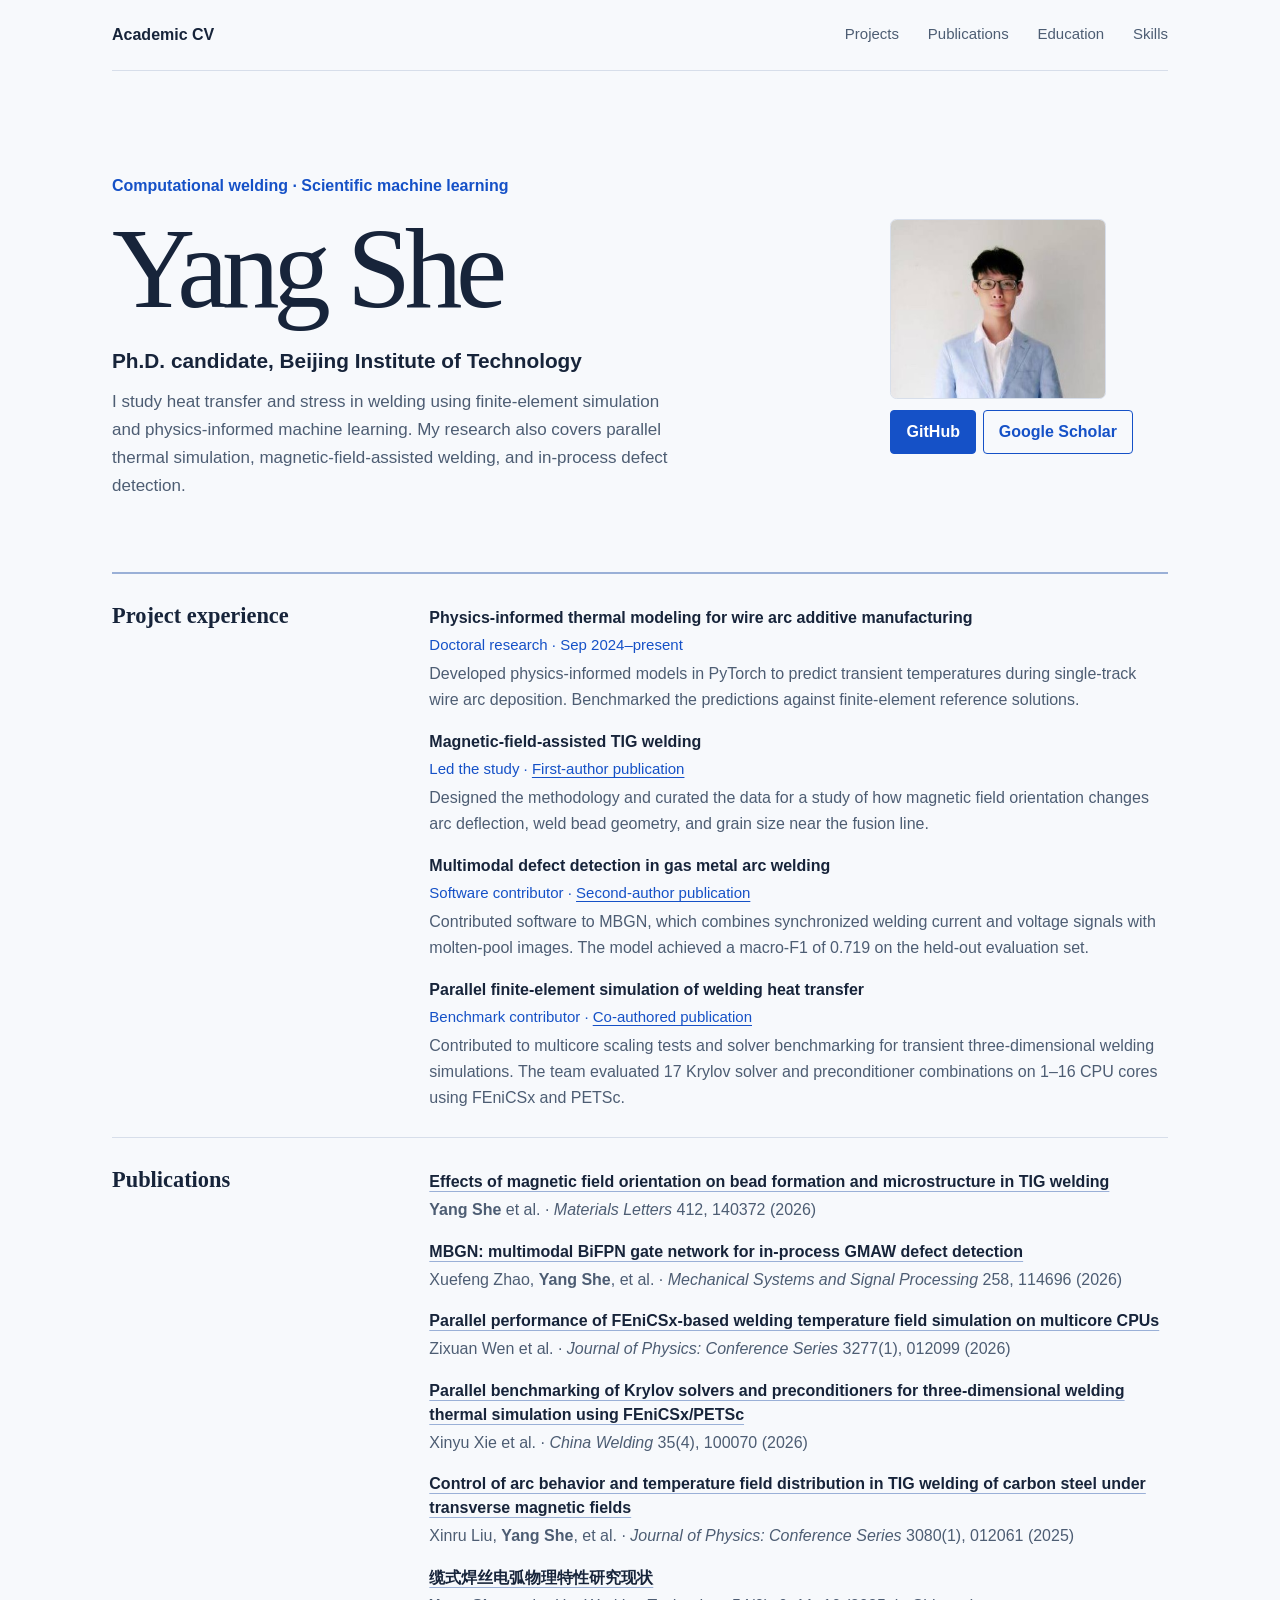
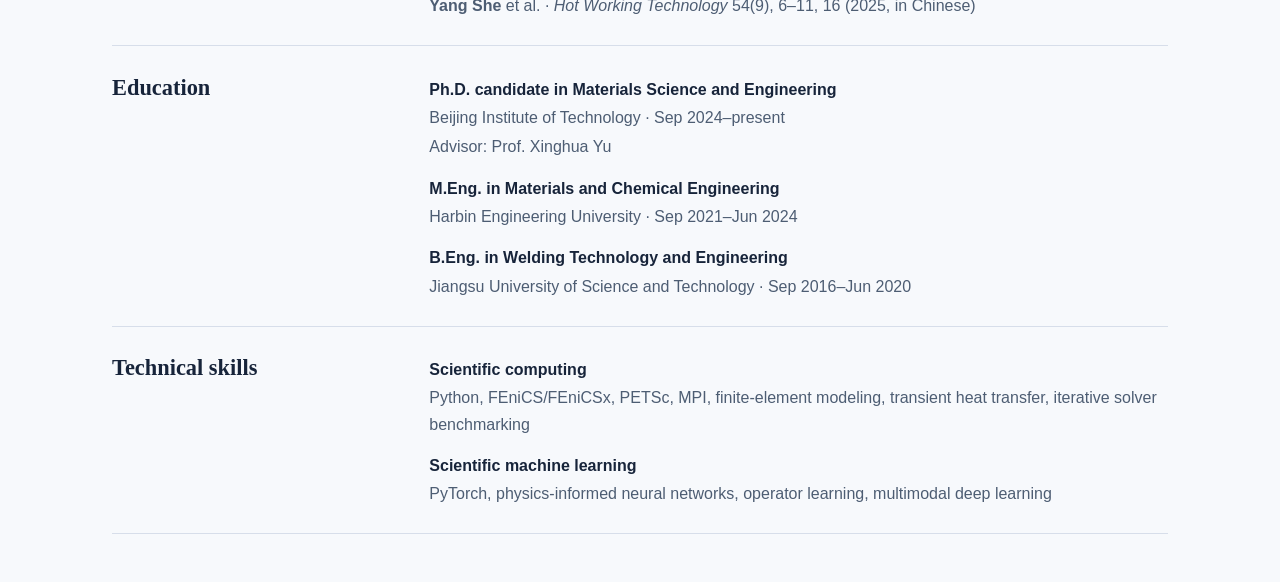
==== index.html @ 58220b1a "Publish academic CV" ====
<!doctype html>
<html lang="en">
<head>
  <meta charset="utf-8">
  <meta name="viewport" content="width=device-width, initial-scale=1">
  <meta name="description" content="Academic CV of Yang She, a Ph.D. candidate at Beijing Institute of Technology working on computational welding and scientific machine learning.">
  <meta name="color-scheme" content="light">
  <title>Yang She | Academic CV</title>
  <style>
    :root {
      --paper: #f7f9fc;
      --ink: #17243a;
      --muted: #4d5d73;
      --accent: #1551c7;
      --line: #d7deea;
      --rule: #9ab0d7;
      --serif: 'Songti SC', 'Noto Serif CJK SC', SimSun, serif;
      font-family: -apple-system, BlinkMacSystemFont, 'Segoe UI', 'PingFang SC', 'Microsoft YaHei', sans-serif;
      color: var(--ink);
      background: var(--paper);
    }

    *, *::before, *::after { box-sizing: border-box; }
    body { margin: 0; line-height: 1.65; }
    a { color: var(--accent); text-underline-offset: 0.23em; }
    :focus-visible { outline: 2px solid var(--accent); outline-offset: 5px; }

    .page { width: min(100% - 3rem, 66rem); margin-inline: auto; }

    .masthead {
      display: flex;
      justify-content: space-between;
      align-items: center;
      flex-wrap: wrap;
      gap: 0.75rem 1.5rem;
      padding-block: 1.15rem;
      border-bottom: 1px solid var(--line);
    }

    .brand { margin: 0; font-weight: 750; }
    .nav { display: flex; flex-wrap: wrap; gap: 0.35rem clamp(0.8rem, 2.5vw, 1.8rem); }
    .nav a { padding-block: 0.25rem; color: var(--muted); font-size: 0.9375rem; text-decoration: none; }
    .nav a:hover { color: var(--accent); text-decoration: underline; }

    .intro {
      display: grid;
      grid-template-columns: minmax(0, 1fr) minmax(13.5rem, 0.38fr);
      align-items: center;
      gap: 1.75rem 3rem;
      padding-block: clamp(3.25rem, 8vw, 6.5rem) clamp(2.75rem, 6vw, 4.5rem);
      border-bottom: 2px solid var(--rule);
    }

    .eyebrow { margin: 0 0 0.7rem; color: var(--accent); font-weight: 750; }

    h1 {
      margin: 0;
      font-family: Georgia, var(--serif);
      font-size: clamp(3.25rem, 9vw, 7.2rem);
      font-weight: 500;
      letter-spacing: -0.055em;
      line-height: 1;
      overflow-wrap: anywhere;
    }

    .summary { max-width: 36rem; margin: 1.2rem 0 0; color: var(--muted); font-size: 1.0625rem; }
    .affiliation { margin: 1.15rem 0 0; font-size: clamp(1.1rem, 2vw, 1.3rem); font-weight: 650; }
    .affiliation + .summary { margin-top: 0.6rem; }
    .profile { display: grid; justify-items: start; gap: 0.7rem; }
    .portrait {
      display: block;
      width: min(100%, 13.5rem);
      height: auto;
      border: 1px solid var(--line);
      border-radius: 0.4rem;
    }
    .actions { display: flex; flex-wrap: wrap; align-items: center; gap: 0.15rem 0.4rem; }

    .button {
      display: inline-flex;
      align-items: center;
      min-height: 2.75rem;
      padding: 0.45rem 0.95rem;
      border: 1px solid var(--accent);
      border-radius: 0.25rem;
      background: var(--accent);
      color: white;
      font: inherit;
      font-weight: 650;
      text-decoration: none;
    }

    .button:hover { background: #103e99; border-color: #103e99; }
    .button--outline { background: transparent; color: var(--accent); }
    .button--outline:hover { background: #e9eff9; }

    .resume-section {
      display: grid;
      grid-template-columns: minmax(9rem, 0.37fr) minmax(0, 1fr);
      align-items: baseline;
      gap: 0.65rem 2.75rem;
      padding-block: 1.6rem;
      border-bottom: 1px solid var(--line);
      scroll-margin-top: 1.25rem;
    }

    h2 { margin: 0; font-family: var(--serif); font-size: 1.4rem; line-height: 1.4; }
    .entries { display: grid; gap: 1rem; margin: 0; padding: 0; list-style: none; }
    .entry h3, .entry p { margin: 0; }
    .entry h3 { font-size: 1rem; font-weight: 700; line-height: 1.5; }
    .entry .details { margin-top: 0.2rem; color: var(--muted); }
    .entry .project-role { margin-top: 0.2rem; color: var(--accent); font-size: 0.9375rem; }
    .entry .publication-title { color: var(--ink); text-decoration-color: var(--rule); }
    .entry .publication-title:hover { color: var(--accent); text-decoration-color: currentColor; }
    main { padding-bottom: 3rem; }

    @media (max-width: 41rem) {
      .page { width: calc(100% - 2rem); }
      .intro, .resume-section { grid-template-columns: minmax(0, 1fr); }
      .portrait { width: min(100%, 10rem); }
    }

  </style>
</head>
<body>
  <div class="page">
    <header class="masthead">
      <p class="brand">Academic CV</p>
      <nav class="nav" aria-label="CV sections">
        <a href="#projects">Projects</a>
        <a href="#publications">Publications</a>
        <a href="#education">Education</a>
        <a href="#skills">Skills</a>
      </nav>
    </header>

    <main>
      <header class="intro">
        <div>
          <p class="eyebrow">Computational welding · Scientific machine learning</p>
          <h1>Yang She</h1>
          <p class="affiliation">Ph.D. candidate, Beijing Institute of Technology</p>
          <p class="summary">I study heat transfer and stress in welding using finite-element simulation and physics-informed machine learning. My research also covers parallel thermal simulation, magnetic-field-assisted welding, and in-process defect detection.</p>
        </div>
        <div class="profile">
          <img class="portrait" src="./portrait.jpg" alt="Portrait of Yang She" width="344" height="286">
          <div class="actions">
            <a class="button" href="https://github.com/SheYanggg">GitHub</a>
            <a class="button button--outline" href="https://scholar.google.com/citations?user=sxteG-IAAAAJ&amp;hl=en">Google Scholar</a>
          </div>
        </div>
      </header>

      <section class="resume-section" id="projects" aria-labelledby="projects-title">
        <h2 id="projects-title">Project experience</h2>
        <ul class="entries" role="list">
          <li class="entry">
            <h3>Physics-informed thermal modeling for wire arc additive manufacturing</h3>
            <p class="project-role">Doctoral research · Sep 2024–present</p>
            <p class="details">Developed physics-informed models in PyTorch to predict transient temperatures during single-track wire arc deposition. Benchmarked the predictions against finite-element reference solutions.</p>
          </li>
          <li class="entry">
            <h3>Magnetic-field-assisted TIG welding</h3>
            <p class="project-role">Led the study · <a href="#tig-paper">First-author publication</a></p>
            <p class="details">Designed the methodology and curated the data for a study of how magnetic field orientation changes arc deflection, weld bead geometry, and grain size near the fusion line.</p>
          </li>
          <li class="entry">
            <h3>Multimodal defect detection in gas metal arc welding</h3>
            <p class="project-role">Software contributor · <a href="#mbgn-paper">Second-author publication</a></p>
            <p class="details">Contributed software to MBGN, which combines synchronized welding current and voltage signals with molten-pool images. The model achieved a macro-F1 of 0.719 on the held-out evaluation set.</p>
          </li>
          <li class="entry">
            <h3>Parallel finite-element simulation of welding heat transfer</h3>
            <p class="project-role">Benchmark contributor · <a href="#solver-paper">Co-authored publication</a></p>
            <p class="details">Contributed to multicore scaling tests and solver benchmarking for transient three-dimensional welding simulations. The team evaluated 17 Krylov solver and preconditioner combinations on 1–16 CPU cores using FEniCSx and PETSc.</p>
          </li>
        </ul>
      </section>

      <section class="resume-section" id="publications" aria-labelledby="publications-title">
        <h2 id="publications-title">Publications</h2>
        <ul class="entries" role="list">
          <li class="entry" id="tig-paper">
            <h3><a class="publication-title" href="https://doi.org/10.1016/j.matlet.2026.140372">Effects of magnetic field orientation on bead formation and microstructure in TIG welding</a></h3>
            <p class="details"><strong>Yang She</strong> et al. · <cite>Materials Letters</cite> 412, 140372 (2026)</p>
          </li>
          <li class="entry" id="mbgn-paper">
            <h3><a class="publication-title" href="https://doi.org/10.1016/j.ymssp.2026.114696">MBGN: multimodal BiFPN gate network for in-process GMAW defect detection</a></h3>
            <p class="details">Xuefeng Zhao, <strong>Yang She</strong>, et al. · <cite>Mechanical Systems and Signal Processing</cite> 258, 114696 (2026)</p>
          </li>
          <li class="entry">
            <h3><a class="publication-title" href="https://doi.org/10.1088/1742-6596/3277/1/012099">Parallel performance of FEniCSx-based welding temperature field simulation on multicore CPUs</a></h3>
            <p class="details">Zixuan Wen et al. · <cite>Journal of Physics: Conference Series</cite> 3277(1), 012099 (2026)</p>
          </li>
          <li class="entry" id="solver-paper">
            <h3><a class="publication-title" href="https://doi.org/10.1016/j.cwe.2026.100070">Parallel benchmarking of Krylov solvers and preconditioners for three-dimensional welding thermal simulation using FEniCSx/PETSc</a></h3>
            <p class="details">Xinyu Xie et al. · <cite>China Welding</cite> 35(4), 100070 (2026)</p>
          </li>
          <li class="entry">
            <h3><a class="publication-title" href="https://doi.org/10.1088/1742-6596/3080/1/012061">Control of arc behavior and temperature field distribution in TIG welding of carbon steel under transverse magnetic fields</a></h3>
            <p class="details">Xinru Liu, <strong>Yang She</strong>, et al. · <cite>Journal of Physics: Conference Series</cite> 3080(1), 012061 (2025)</p>
          </li>
          <li class="entry">
            <h3><a class="publication-title" href="https://www.rjggy.com/article/doi/10.14158/j.cnki.1001-3814.20230690" lang="zh-CN">缆式焊丝电弧物理特性研究现状</a></h3>
            <p class="details"><strong>Yang She</strong> et al. · <cite>Hot Working Technology</cite> 54(9), 6–11, 16 (2025, in Chinese)</p>
          </li>
        </ul>
      </section>
      <section class="resume-section" id="education" aria-labelledby="education-title">
        <h2 id="education-title">Education</h2>
        <ul class="entries" role="list">
          <li class="entry">
            <h3>Ph.D. candidate in Materials Science and Engineering</h3>
            <p class="details">Beijing Institute of Technology · Sep 2024–present</p>
            <p class="details">Advisor: Prof. Xinghua Yu</p>
          </li>
          <li class="entry">
            <h3>M.Eng. in Materials and Chemical Engineering</h3>
            <p class="details">Harbin Engineering University · Sep 2021–Jun 2024</p>
          </li>
          <li class="entry">
            <h3>B.Eng. in Welding Technology and Engineering</h3>
            <p class="details">Jiangsu University of Science and Technology · Sep 2016–Jun 2020</p>
          </li>
        </ul>
      </section>

      <section class="resume-section" id="skills" aria-labelledby="skills-title">
        <h2 id="skills-title">Technical skills</h2>
        <ul class="entries" role="list">
          <li class="entry">
            <h3>Scientific computing</h3>
            <p class="details">Python, FEniCS/FEniCSx, PETSc, MPI, finite-element modeling, transient heat transfer, iterative solver benchmarking</p>
          </li>
          <li class="entry">
            <h3>Scientific machine learning</h3>
            <p class="details">PyTorch, physics-informed neural networks, operator learning, multimodal deep learning</p>
          </li>
        </ul>
      </section>

    </main>
  </div>
</body>
</html>
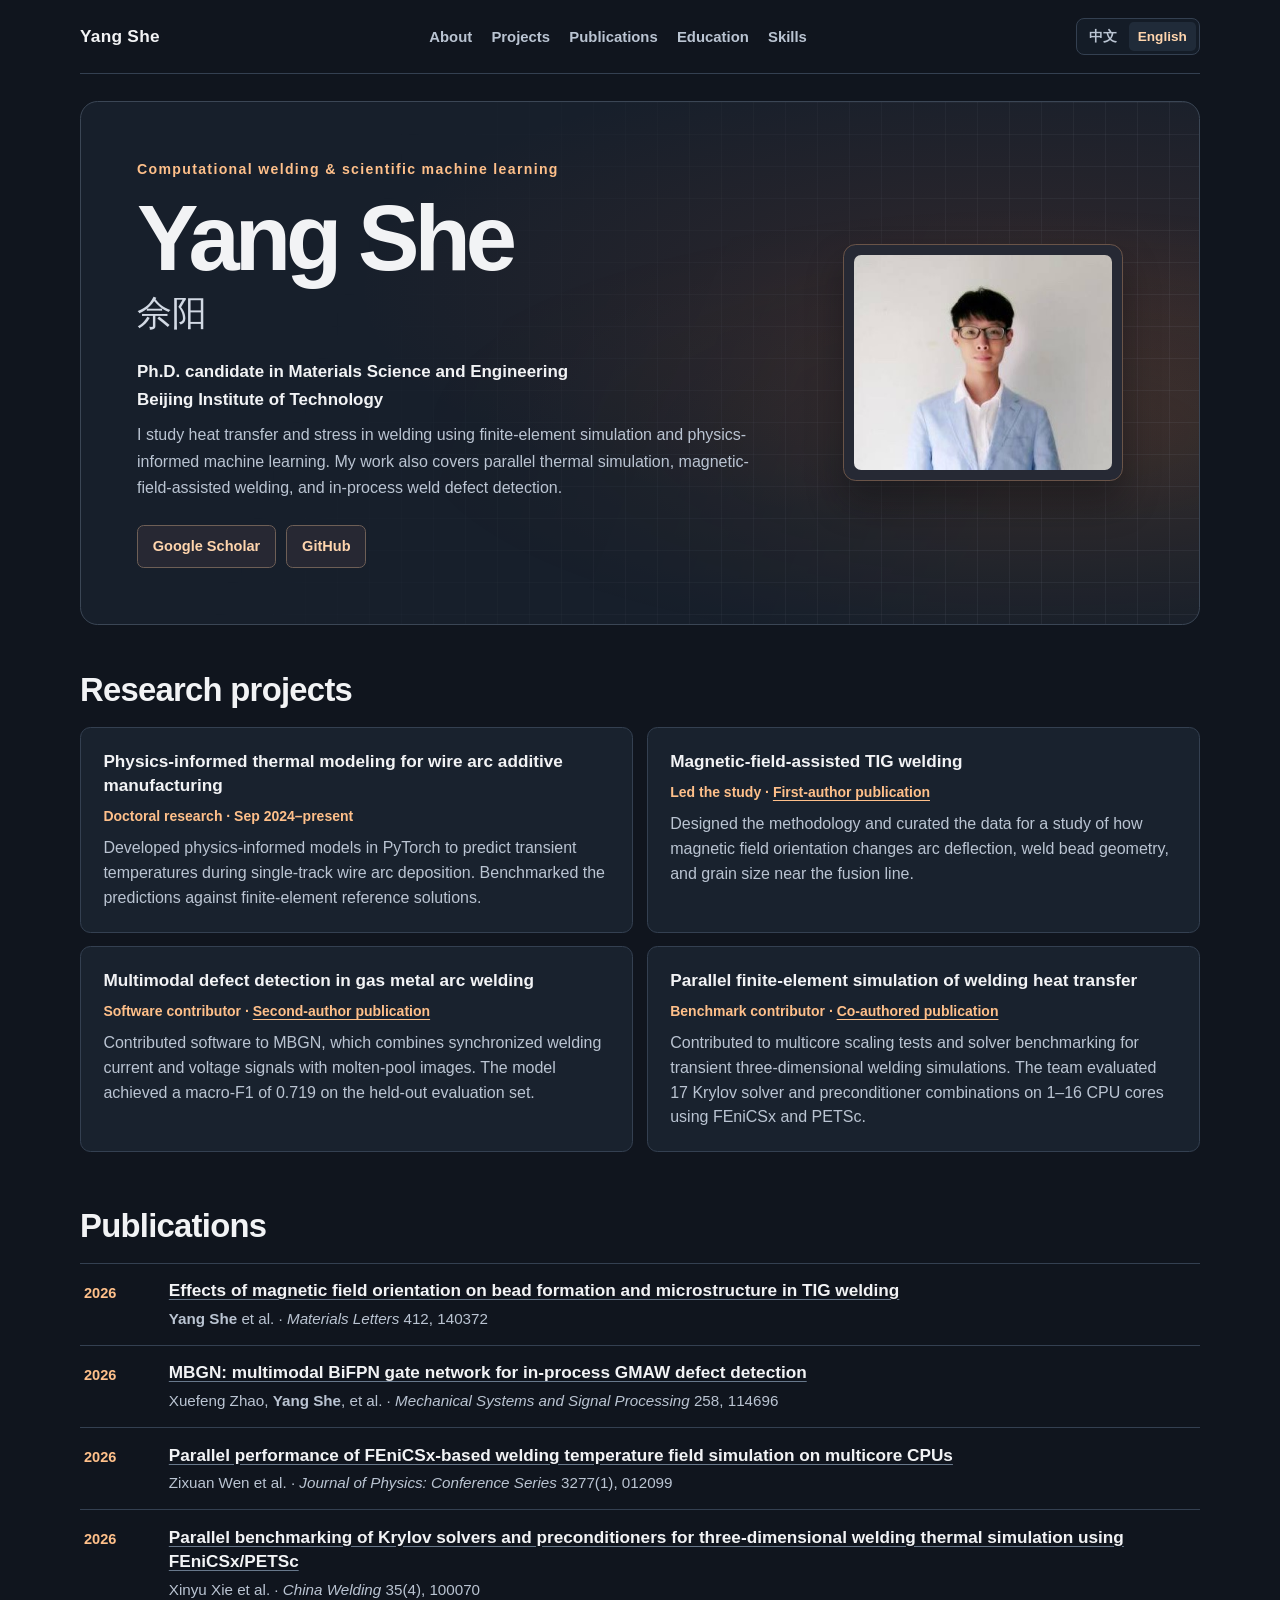
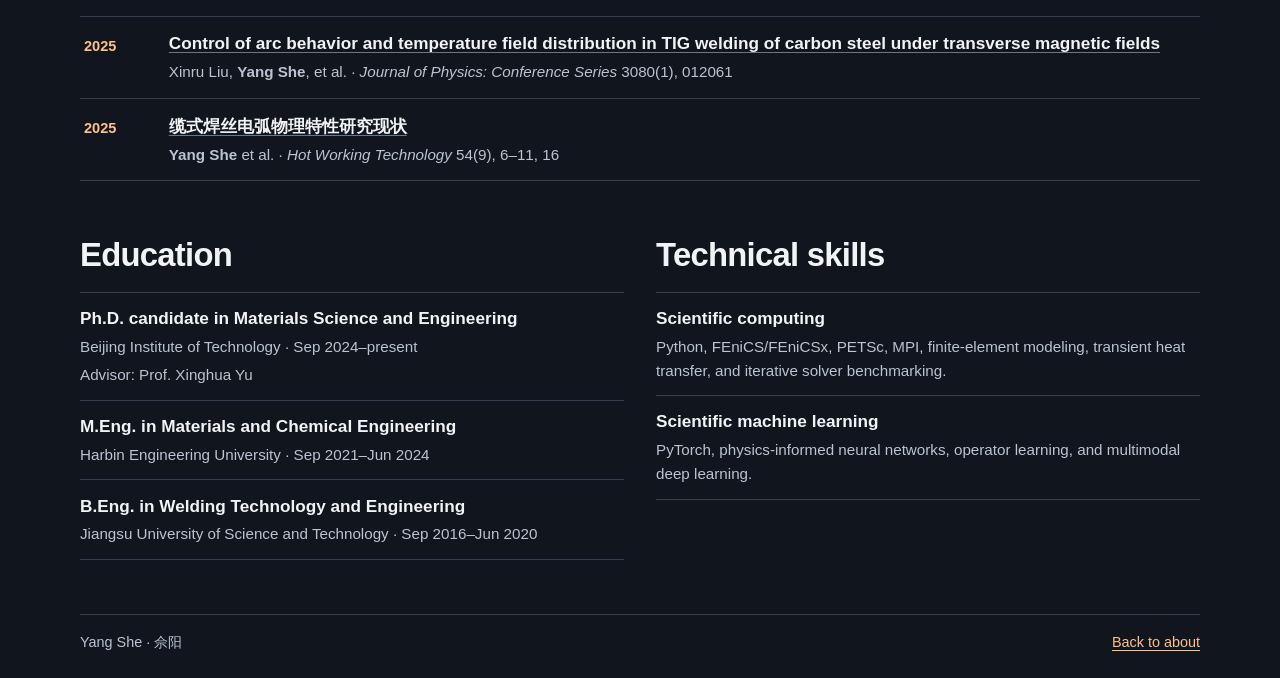
==== commit e56e7e36: "Redesign bilingual academic homepage" ====
--- a/index.html
+++ b/index.html
@@ -3,243 +3,194 @@
 <head>
   <meta charset="utf-8">
   <meta name="viewport" content="width=device-width, initial-scale=1">
-  <meta name="description" content="Academic CV of Yang She, a Ph.D. candidate at Beijing Institute of Technology working on computational welding and scientific machine learning.">
-  <meta name="color-scheme" content="light">
-  <title>Yang She | Academic CV</title>
-  <style>
-    :root {
-      --paper: #f7f9fc;
-      --ink: #17243a;
-      --muted: #4d5d73;
-      --accent: #1551c7;
-      --line: #d7deea;
-      --rule: #9ab0d7;
-      --serif: 'Songti SC', 'Noto Serif CJK SC', SimSun, serif;
-      font-family: -apple-system, BlinkMacSystemFont, 'Segoe UI', 'PingFang SC', 'Microsoft YaHei', sans-serif;
-      color: var(--ink);
-      background: var(--paper);
-    }
-
-    *, *::before, *::after { box-sizing: border-box; }
-    body { margin: 0; line-height: 1.65; }
-    a { color: var(--accent); text-underline-offset: 0.23em; }
-    :focus-visible { outline: 2px solid var(--accent); outline-offset: 5px; }
-
-    .page { width: min(100% - 3rem, 66rem); margin-inline: auto; }
-
-    .masthead {
-      display: flex;
-      justify-content: space-between;
-      align-items: center;
-      flex-wrap: wrap;
-      gap: 0.75rem 1.5rem;
-      padding-block: 1.15rem;
-      border-bottom: 1px solid var(--line);
-    }
-
-    .brand { margin: 0; font-weight: 750; }
-    .nav { display: flex; flex-wrap: wrap; gap: 0.35rem clamp(0.8rem, 2.5vw, 1.8rem); }
-    .nav a { padding-block: 0.25rem; color: var(--muted); font-size: 0.9375rem; text-decoration: none; }
-    .nav a:hover { color: var(--accent); text-decoration: underline; }
-
-    .intro {
-      display: grid;
-      grid-template-columns: minmax(0, 1fr) minmax(13.5rem, 0.38fr);
-      align-items: center;
-      gap: 1.75rem 3rem;
-      padding-block: clamp(3.25rem, 8vw, 6.5rem) clamp(2.75rem, 6vw, 4.5rem);
-      border-bottom: 2px solid var(--rule);
-    }
-
-    .eyebrow { margin: 0 0 0.7rem; color: var(--accent); font-weight: 750; }
-
-    h1 {
-      margin: 0;
-      font-family: Georgia, var(--serif);
-      font-size: clamp(3.25rem, 9vw, 7.2rem);
-      font-weight: 500;
-      letter-spacing: -0.055em;
-      line-height: 1;
-      overflow-wrap: anywhere;
-    }
-
-    .summary { max-width: 36rem; margin: 1.2rem 0 0; color: var(--muted); font-size: 1.0625rem; }
-    .affiliation { margin: 1.15rem 0 0; font-size: clamp(1.1rem, 2vw, 1.3rem); font-weight: 650; }
-    .affiliation + .summary { margin-top: 0.6rem; }
-    .profile { display: grid; justify-items: start; gap: 0.7rem; }
-    .portrait {
-      display: block;
-      width: min(100%, 13.5rem);
-      height: auto;
-      border: 1px solid var(--line);
-      border-radius: 0.4rem;
-    }
-    .actions { display: flex; flex-wrap: wrap; align-items: center; gap: 0.15rem 0.4rem; }
-
-    .button {
-      display: inline-flex;
-      align-items: center;
-      min-height: 2.75rem;
-      padding: 0.45rem 0.95rem;
-      border: 1px solid var(--accent);
-      border-radius: 0.25rem;
-      background: var(--accent);
-      color: white;
-      font: inherit;
-      font-weight: 650;
-      text-decoration: none;
-    }
-
-    .button:hover { background: #103e99; border-color: #103e99; }
-    .button--outline { background: transparent; color: var(--accent); }
-    .button--outline:hover { background: #e9eff9; }
-
-    .resume-section {
-      display: grid;
-      grid-template-columns: minmax(9rem, 0.37fr) minmax(0, 1fr);
-      align-items: baseline;
-      gap: 0.65rem 2.75rem;
-      padding-block: 1.6rem;
-      border-bottom: 1px solid var(--line);
-      scroll-margin-top: 1.25rem;
-    }
-
-    h2 { margin: 0; font-family: var(--serif); font-size: 1.4rem; line-height: 1.4; }
-    .entries { display: grid; gap: 1rem; margin: 0; padding: 0; list-style: none; }
-    .entry h3, .entry p { margin: 0; }
-    .entry h3 { font-size: 1rem; font-weight: 700; line-height: 1.5; }
-    .entry .details { margin-top: 0.2rem; color: var(--muted); }
-    .entry .project-role { margin-top: 0.2rem; color: var(--accent); font-size: 0.9375rem; }
-    .entry .publication-title { color: var(--ink); text-decoration-color: var(--rule); }
-    .entry .publication-title:hover { color: var(--accent); text-decoration-color: currentColor; }
-    main { padding-bottom: 3rem; }
-
-    @media (max-width: 41rem) {
-      .page { width: calc(100% - 2rem); }
-      .intro, .resume-section { grid-template-columns: minmax(0, 1fr); }
-      .portrait { width: min(100%, 10rem); }
-    }
-
-  </style>
+  <meta name="description" content="Yang She’s academic homepage. Research, projects, and publications in computational welding and scientific machine learning.">
+  <meta name="color-scheme" content="dark">
+  <title>Yang She · 佘阳 | Academic Homepage</title>
+  <link rel="stylesheet" href="./style.css">
 </head>
 <body>
-  <div class="page">
-    <header class="masthead">
-      <p class="brand">Academic CV</p>
-      <nav class="nav" aria-label="CV sections">
-        <a href="#projects">Projects</a>
-        <a href="#publications">Publications</a>
-        <a href="#education">Education</a>
-        <a href="#skills">Skills</a>
-      </nav>
-    </header>
+  <a class="skip-link" href="#about" data-zh="跳到主要内容">Skip to content</a>
 
-    <main>
-      <header class="intro">
-        <div>
-          <p class="eyebrow">Computational welding · Scientific machine learning</p>
-          <h1>Yang She</h1>
-          <p class="affiliation">Ph.D. candidate, Beijing Institute of Technology</p>
-          <p class="summary">I study heat transfer and stress in welding using finite-element simulation and physics-informed machine learning. My research also covers parallel thermal simulation, magnetic-field-assisted welding, and in-process defect detection.</p>
+  <header class="site-header shell">
+    <a class="brand" href="#about" data-zh="佘阳">Yang She</a>
+    <nav class="site-nav" aria-label="Sections">
+      <a href="#about" data-zh="简介">About</a>
+      <a href="#projects" data-zh="项目">Projects</a>
+      <a href="#publications" data-zh="论文">Publications</a>
+      <a href="#education" data-zh="教育">Education</a>
+      <a href="#skills" data-zh="技能">Skills</a>
+    </nav>
+    <nav class="languages" aria-label="Language selection / 语言选择">
+      <a href="?lang=zh" lang="zh-CN" hreflang="zh-CN" data-language="zh">中文</a>
+      <a href="?lang=en" lang="en" hreflang="en" data-language="en" aria-current="page">English</a>
+    </nav>
+  </header>
+
+  <main class="shell">
+    <section class="hero" id="about" aria-labelledby="name">
+      <div class="hero-content">
+        <p class="eyebrow" data-zh="焊接仿真与科学机器学习">Computational welding &amp; scientific machine learning</p>
+        <h1 id="name">
+          <span data-zh="佘阳">Yang She</span>
+          <span class="name-secondary" lang="zh-CN" data-zh="Yang She">佘阳</span>
+        </h1>
+        <p class="affiliation" data-zh="北京理工大学 · 材料科学与工程博士研究生">Ph.D. candidate in Materials Science and Engineering<br>Beijing Institute of Technology</p>
+        <p class="summary" data-zh="我用有限元仿真与物理信息机器学习研究焊接过程中的传热与应力。我的工作也涉及焊接热场并行求解、磁场辅助焊接和焊接缺陷原位检测。">I study heat transfer and stress in welding using finite-element simulation and physics-informed machine learning. My work also covers parallel thermal simulation, magnetic-field-assisted welding, and in-process weld defect detection.</p>
+        <div class="profile-links">
+          <a class="profile-link" href="https://scholar.google.com/citations?user=sxteG-IAAAAJ&amp;hl=en">Google Scholar</a>
+          <a class="profile-link" href="https://github.com/SheYanggg">GitHub</a>
         </div>
-        <div class="profile">
-          <img class="portrait" src="./portrait.jpg" alt="Portrait of Yang She" width="344" height="286">
-          <div class="actions">
-            <a class="button" href="https://github.com/SheYanggg">GitHub</a>
-            <a class="button button--outline" href="https://scholar.google.com/citations?user=sxteG-IAAAAJ&amp;hl=en">Google Scholar</a>
+      </div>
+      <div class="portrait-frame">
+        <img src="./portrait.jpg" alt="Portrait of Yang She" width="344" height="286" fetchpriority="high">
+      </div>
+    </section>
+
+    <section class="section" id="projects" aria-labelledby="projects-title">
+      <h2 class="section-title" id="projects-title" data-zh="研究项目">Research projects</h2>
+      <ul class="project-grid" role="list">
+        <li class="project-card">
+          <h3 data-zh="电弧增材制造的物理信息热建模">Physics-informed thermal modeling for wire arc additive manufacturing</h3>
+          <p class="project-role" data-zh="博士研究 · 2024 年 9 月至今">Doctoral research · Sep 2024–present</p>
+          <p class="details" data-zh="使用 PyTorch 开发物理信息模型，预测单道电弧沉积过程的瞬态温度，并以有限元参考解评估预测结果。">Developed physics-informed models in PyTorch to predict transient temperatures during single-track wire arc deposition. Benchmarked the predictions against finite-element reference solutions.</p>
+        </li>
+        <li class="project-card">
+          <h3 data-zh="磁场辅助 TIG 焊接">Magnetic-field-assisted TIG welding</h3>
+          <p class="project-role"><span data-zh="主导研究">Led the study</span> · <a href="#tig-paper" data-zh="第一作者论文">First-author publication</a></p>
+          <p class="details" data-zh="负责研究方法设计与数据整理，分析磁场方向如何改变电弧偏转、焊道形貌及熔合线附近的晶粒尺寸。">Designed the methodology and curated the data for a study of how magnetic field orientation changes arc deflection, weld bead geometry, and grain size near the fusion line.</p>
+        </li>
+        <li class="project-card">
+          <h3 data-zh="GMAW 多模态缺陷检测">Multimodal defect detection in gas metal arc welding</h3>
+          <p class="project-role"><span data-zh="软件贡献">Software contributor</span> · <a href="#mbgn-paper" data-zh="第二作者论文">Second-author publication</a></p>
+          <p class="details" data-zh="参与 MBGN 的软件开发。模型融合时序对齐的焊接电流、电压和熔池图像，在留出评估集上的宏平均 F1 为 0.719。">Contributed software to MBGN, which combines synchronized welding current and voltage signals with molten-pool images. The model achieved a macro-F1 of 0.719 on the held-out evaluation set.</p>
+        </li>
+        <li class="project-card">
+          <h3 data-zh="焊接热场的并行有限元仿真">Parallel finite-element simulation of welding heat transfer</h3>
+          <p class="project-role"><span data-zh="参与基准测试">Benchmark contributor</span> · <a href="#solver-paper" data-zh="共同作者论文">Co-authored publication</a></p>
+          <p class="details" data-zh="参与三维瞬态焊接热场仿真的多核扩展性与求解器基准测试。团队使用 FEniCSx 和 PETSc，在 1–16 个 CPU 核上评估了 17 种 Krylov 求解器与预条件器组合。">Contributed to multicore scaling tests and solver benchmarking for transient three-dimensional welding simulations. The team evaluated 17 Krylov solver and preconditioner combinations on 1–16 CPU cores using FEniCSx and PETSc.</p>
+        </li>
+      </ul>
+    </section>
+
+    <section class="section" id="publications" aria-labelledby="publications-title">
+      <h2 class="section-title" id="publications-title" data-zh="发表论文">Publications</h2>
+      <ul class="publication-list" role="list">
+        <li class="publication" id="tig-paper">
+          <time class="publication-year" datetime="2026">2026</time>
+          <div class="publication-copy">
+            <h3><a href="https://doi.org/10.1016/j.matlet.2026.140372" lang="en">Effects of magnetic field orientation on bead formation and microstructure in TIG welding</a></h3>
+            <p class="details"><strong>Yang She</strong> et al. · <cite>Materials Letters</cite> 412, 140372</p>
           </div>
-        </div>
-      </header>
+        </li>
+        <li class="publication" id="mbgn-paper">
+          <time class="publication-year" datetime="2026">2026</time>
+          <div class="publication-copy">
+            <h3><a href="https://doi.org/10.1016/j.ymssp.2026.114696" lang="en">MBGN: multimodal BiFPN gate network for in-process GMAW defect detection</a></h3>
+            <p class="details">Xuefeng Zhao, <strong>Yang She</strong>, et al. · <cite>Mechanical Systems and Signal Processing</cite> 258, 114696</p>
+          </div>
+        </li>
+        <li class="publication">
+          <time class="publication-year" datetime="2026">2026</time>
+          <div class="publication-copy">
+            <h3><a href="https://doi.org/10.1088/1742-6596/3277/1/012099" lang="en">Parallel performance of FEniCSx-based welding temperature field simulation on multicore CPUs</a></h3>
+            <p class="details">Zixuan Wen et al. · <cite>Journal of Physics: Conference Series</cite> 3277(1), 012099</p>
+          </div>
+        </li>
+        <li class="publication" id="solver-paper">
+          <time class="publication-year" datetime="2026">2026</time>
+          <div class="publication-copy">
+            <h3><a href="https://doi.org/10.1016/j.cwe.2026.100070" lang="en">Parallel benchmarking of Krylov solvers and preconditioners for three-dimensional welding thermal simulation using FEniCSx/PETSc</a></h3>
+            <p class="details">Xinyu Xie et al. · <cite>China Welding</cite> 35(4), 100070</p>
+          </div>
+        </li>
+        <li class="publication">
+          <time class="publication-year" datetime="2025">2025</time>
+          <div class="publication-copy">
+            <h3><a href="https://doi.org/10.1088/1742-6596/3080/1/012061" lang="en">Control of arc behavior and temperature field distribution in TIG welding of carbon steel under transverse magnetic fields</a></h3>
+            <p class="details">Xinru Liu, <strong>Yang She</strong>, et al. · <cite>Journal of Physics: Conference Series</cite> 3080(1), 012061</p>
+          </div>
+        </li>
+        <li class="publication">
+          <time class="publication-year" datetime="2025">2025</time>
+          <div class="publication-copy">
+            <h3><a href="https://www.rjggy.com/article/doi/10.14158/j.cnki.1001-3814.20230690" lang="zh-CN">缆式焊丝电弧物理特性研究现状</a></h3>
+            <p class="details"><strong>Yang She</strong> et al. · <cite data-zh="热加工工艺">Hot Working Technology</cite> 54(9), 6–11, 16</p>
+          </div>
+        </li>
+      </ul>
+    </section>
 
-      <section class="resume-section" id="projects" aria-labelledby="projects-title">
-        <h2 id="projects-title">Project experience</h2>
-        <ul class="entries" role="list">
-          <li class="entry">
-            <h3>Physics-informed thermal modeling for wire arc additive manufacturing</h3>
-            <p class="project-role">Doctoral research · Sep 2024–present</p>
-            <p class="details">Developed physics-informed models in PyTorch to predict transient temperatures during single-track wire arc deposition. Benchmarked the predictions against finite-element reference solutions.</p>
+    <div class="detail-grid">
+      <section class="section" id="education" aria-labelledby="education-title">
+        <h2 class="section-title" id="education-title" data-zh="教育经历">Education</h2>
+        <ul class="detail-list" role="list">
+          <li>
+            <h3 data-zh="材料科学与工程博士研究生">Ph.D. candidate in Materials Science and Engineering</h3>
+            <p class="details" data-zh="北京理工大学 · 2024 年 9 月至今">Beijing Institute of Technology · Sep 2024–present</p>
+            <p class="details" data-zh="导师为于兴华教授">Advisor: Prof. Xinghua Yu</p>
           </li>
-          <li class="entry">
-            <h3>Magnetic-field-assisted TIG welding</h3>
-            <p class="project-role">Led the study · <a href="#tig-paper">First-author publication</a></p>
-            <p class="details">Designed the methodology and curated the data for a study of how magnetic field orientation changes arc deflection, weld bead geometry, and grain size near the fusion line.</p>
+          <li>
+            <h3 data-zh="材料与化工硕士">M.Eng. in Materials and Chemical Engineering</h3>
+            <p class="details" data-zh="哈尔滨工程大学 · 2021 年 9 月至 2024 年 6 月">Harbin Engineering University · Sep 2021–Jun 2024</p>
           </li>
-          <li class="entry">
-            <h3>Multimodal defect detection in gas metal arc welding</h3>
-            <p class="project-role">Software contributor · <a href="#mbgn-paper">Second-author publication</a></p>
-            <p class="details">Contributed software to MBGN, which combines synchronized welding current and voltage signals with molten-pool images. The model achieved a macro-F1 of 0.719 on the held-out evaluation set.</p>
-          </li>
-          <li class="entry">
-            <h3>Parallel finite-element simulation of welding heat transfer</h3>
-            <p class="project-role">Benchmark contributor · <a href="#solver-paper">Co-authored publication</a></p>
-            <p class="details">Contributed to multicore scaling tests and solver benchmarking for transient three-dimensional welding simulations. The team evaluated 17 Krylov solver and preconditioner combinations on 1–16 CPU cores using FEniCSx and PETSc.</p>
+          <li>
+            <h3 data-zh="焊接技术与工程学士">B.Eng. in Welding Technology and Engineering</h3>
+            <p class="details" data-zh="江苏科技大学 · 2016 年 9 月至 2020 年 6 月">Jiangsu University of Science and Technology · Sep 2016–Jun 2020</p>
           </li>
         </ul>
       </section>
 
-      <section class="resume-section" id="publications" aria-labelledby="publications-title">
-        <h2 id="publications-title">Publications</h2>
-        <ul class="entries" role="list">
-          <li class="entry" id="tig-paper">
-            <h3><a class="publication-title" href="https://doi.org/10.1016/j.matlet.2026.140372">Effects of magnetic field orientation on bead formation and microstructure in TIG welding</a></h3>
-            <p class="details"><strong>Yang She</strong> et al. · <cite>Materials Letters</cite> 412, 140372 (2026)</p>
+      <section class="section" id="skills" aria-labelledby="skills-title">
+        <h2 class="section-title" id="skills-title" data-zh="技术技能">Technical skills</h2>
+        <ul class="detail-list" role="list">
+          <li>
+            <h3 data-zh="科学计算">Scientific computing</h3>
+            <p class="details" data-zh="Python、FEniCS/FEniCSx、PETSc、MPI、有限元建模、瞬态传热与迭代求解器基准测试。">Python, FEniCS/FEniCSx, PETSc, MPI, finite-element modeling, transient heat transfer, and iterative solver benchmarking.</p>
           </li>
-          <li class="entry" id="mbgn-paper">
-            <h3><a class="publication-title" href="https://doi.org/10.1016/j.ymssp.2026.114696">MBGN: multimodal BiFPN gate network for in-process GMAW defect detection</a></h3>
-            <p class="details">Xuefeng Zhao, <strong>Yang She</strong>, et al. · <cite>Mechanical Systems and Signal Processing</cite> 258, 114696 (2026)</p>
-          </li>
-          <li class="entry">
-            <h3><a class="publication-title" href="https://doi.org/10.1088/1742-6596/3277/1/012099">Parallel performance of FEniCSx-based welding temperature field simulation on multicore CPUs</a></h3>
-            <p class="details">Zixuan Wen et al. · <cite>Journal of Physics: Conference Series</cite> 3277(1), 012099 (2026)</p>
-          </li>
-          <li class="entry" id="solver-paper">
-            <h3><a class="publication-title" href="https://doi.org/10.1016/j.cwe.2026.100070">Parallel benchmarking of Krylov solvers and preconditioners for three-dimensional welding thermal simulation using FEniCSx/PETSc</a></h3>
-            <p class="details">Xinyu Xie et al. · <cite>China Welding</cite> 35(4), 100070 (2026)</p>
-          </li>
-          <li class="entry">
-            <h3><a class="publication-title" href="https://doi.org/10.1088/1742-6596/3080/1/012061">Control of arc behavior and temperature field distribution in TIG welding of carbon steel under transverse magnetic fields</a></h3>
-            <p class="details">Xinru Liu, <strong>Yang She</strong>, et al. · <cite>Journal of Physics: Conference Series</cite> 3080(1), 012061 (2025)</p>
-          </li>
-          <li class="entry">
-            <h3><a class="publication-title" href="https://www.rjggy.com/article/doi/10.14158/j.cnki.1001-3814.20230690" lang="zh-CN">缆式焊丝电弧物理特性研究现状</a></h3>
-            <p class="details"><strong>Yang She</strong> et al. · <cite>Hot Working Technology</cite> 54(9), 6–11, 16 (2025, in Chinese)</p>
+          <li>
+            <h3 data-zh="科学机器学习">Scientific machine learning</h3>
+            <p class="details" data-zh="PyTorch、物理信息神经网络、算子学习与多模态深度学习。">PyTorch, physics-informed neural networks, operator learning, and multimodal deep learning.</p>
           </li>
         </ul>
       </section>
-      <section class="resume-section" id="education" aria-labelledby="education-title">
-        <h2 id="education-title">Education</h2>
-        <ul class="entries" role="list">
-          <li class="entry">
-            <h3>Ph.D. candidate in Materials Science and Engineering</h3>
-            <p class="details">Beijing Institute of Technology · Sep 2024–present</p>
-            <p class="details">Advisor: Prof. Xinghua Yu</p>
-          </li>
-          <li class="entry">
-            <h3>M.Eng. in Materials and Chemical Engineering</h3>
-            <p class="details">Harbin Engineering University · Sep 2021–Jun 2024</p>
-          </li>
-          <li class="entry">
-            <h3>B.Eng. in Welding Technology and Engineering</h3>
-            <p class="details">Jiangsu University of Science and Technology · Sep 2016–Jun 2020</p>
-          </li>
-        </ul>
-      </section>
+    </div>
+  </main>
 
-      <section class="resume-section" id="skills" aria-labelledby="skills-title">
-        <h2 id="skills-title">Technical skills</h2>
-        <ul class="entries" role="list">
-          <li class="entry">
-            <h3>Scientific computing</h3>
-            <p class="details">Python, FEniCS/FEniCSx, PETSc, MPI, finite-element modeling, transient heat transfer, iterative solver benchmarking</p>
-          </li>
-          <li class="entry">
-            <h3>Scientific machine learning</h3>
-            <p class="details">PyTorch, physics-informed neural networks, operator learning, multimodal deep learning</p>
-          </li>
-        </ul>
-      </section>
+  <footer class="site-footer shell">
+    <span>Yang She · <span lang="zh-CN">佘阳</span></span>
+    <a href="#about" data-zh="回到简介">Back to about</a>
+  </footer>
 
-    </main>
-  </div>
+  <script>
+    const showChinese = new URLSearchParams(window.location.search).get('lang') === 'zh';
+    const currentLanguage = showChinese ? 'zh' : 'en';
+    const languageLinks = document.querySelectorAll('[data-language]');
+
+    if (showChinese) {
+      document.documentElement.lang = 'zh-CN';
+      document.title = '佘阳 · Yang She | 学术主页';
+      document.querySelectorAll('[data-zh]').forEach(element => {
+        element.textContent = element.dataset.zh;
+      });
+      document.querySelector('.name-secondary').lang = 'en';
+      document.querySelector('.site-nav').setAttribute('aria-label', '网站栏目');
+      document.querySelector('.portrait-frame img').alt = '佘阳的照片';
+    }
+
+    function updateLanguageLinks() {
+      languageLinks.forEach(link => {
+        const language = link.dataset.language;
+        link.href = '?lang=' + language + window.location.hash;
+        if (language === currentLanguage) {
+          link.setAttribute('aria-current', 'page');
+        } else {
+          link.removeAttribute('aria-current');
+        }
+      });
+    }
+
+    updateLanguageLinks();
+    window.addEventListener('hashchange', updateLanguageLinks);
+  </script>
 </body>
 </html>
--- a/style.css
+++ b/style.css
@@ -0,0 +1,295 @@
+:root {
+  color-scheme: dark;
+  --background: #10151e;
+  --panel: #19222e;
+  --panel-raised: #202b39;
+  --line: #344051;
+  --text: #f2f3f5;
+  --muted: #bac4d2;
+  --accent: #ffc08a;
+  --accent-strong: #ffd5ad;
+  --page-width: 70rem;
+  font-family: -apple-system, BlinkMacSystemFont, 'Segoe UI', 'PingFang SC', 'Microsoft YaHei', sans-serif;
+  font-size: 100%;
+  line-height: 1.62;
+  background: var(--background);
+  color: var(--text);
+}
+
+*, *::before, *::after { box-sizing: border-box; }
+body { margin: 0; }
+img { display: block; max-width: 100%; }
+a { color: var(--accent); text-underline-offset: 0.2em; }
+a:hover { color: var(--accent-strong); }
+a:focus-visible {
+  outline: 2px solid var(--accent-strong);
+  outline-offset: 4px;
+  border-radius: 0.15rem;
+}
+
+.skip-link {
+  position: fixed;
+  z-index: 2;
+  top: 0.75rem;
+  left: 1rem;
+  padding: 0.5rem 0.85rem;
+  transform: translateY(-200%);
+  border-radius: 0.35rem;
+  background: var(--accent-strong);
+  color: var(--background);
+}
+.skip-link:focus { transform: translateY(0); }
+
+.shell { width: min(var(--page-width), calc(100% - 4rem)); margin-inline: auto; }
+
+.site-header {
+  min-height: 4.65rem;
+  display: flex;
+  align-items: center;
+  justify-content: space-between;
+  flex-wrap: wrap;
+  gap: 0.45rem 1.5rem;
+  padding-block: 0.75rem;
+  border-bottom: 1px solid var(--line);
+}
+.brand {
+  color: var(--text);
+  font-weight: 720;
+  font-size: 1.08rem;
+  letter-spacing: 0.015em;
+  text-decoration: none;
+}
+.site-nav, .languages {
+  display: flex;
+  align-items: center;
+  flex-wrap: wrap;
+}
+.site-nav { gap: 0 1.2rem; }
+.site-nav a {
+  padding-block: 0.45rem;
+  color: var(--muted);
+  text-decoration: none;
+  font-size: 0.93rem;
+  font-weight: 550;
+}
+.site-nav a:hover { color: var(--text); text-decoration: underline; }
+.languages {
+  width: max-content;
+  gap: 0.15rem;
+  padding: 0.2rem;
+  border: 1px solid var(--line);
+  border-radius: 0.5rem;
+  background: #141c27;
+}
+.languages a {
+  padding: 0.22rem 0.56rem;
+  border-radius: 0.3rem;
+  color: var(--muted);
+  font-size: 0.85rem;
+  font-weight: 650;
+  text-decoration: none;
+}
+.languages a:hover { color: var(--text); }
+.languages a[aria-current='page'] { background: var(--panel-raised); color: var(--accent-strong); }
+
+.hero {
+  position: relative;
+  isolation: isolate;
+  overflow: hidden;
+  display: grid;
+  grid-template-columns: minmax(0, 1fr) minmax(15rem, 0.52fr);
+  align-items: center;
+  gap: clamp(2rem, 5.5vw, 5rem);
+  margin-block: 1.65rem 2.85rem;
+  padding: clamp(2.25rem, 4.4vw, 3.5rem);
+  border: 1px solid #3b4655;
+  border-radius: 1.1rem;
+  background: radial-gradient(ellipse at 84% 36%, #a650302b, transparent 50%), #171f2b;
+}
+.hero::before {
+  position: absolute;
+  z-index: -1;
+  inset: 0;
+  content: '';
+  background-image: linear-gradient(90deg, #bec5d610 1px, transparent 1px),
+    linear-gradient(#bec5d610 1px, transparent 1px),
+    radial-gradient(ellipse at 86% 63%, #e17e3220 0 9%, transparent 48%);
+  background-size: 2rem 2rem, 2rem 2rem, auto;
+  mask-image: linear-gradient(112deg, transparent 24%, #000 82%);
+  pointer-events: none;
+}
+.hero-content { min-width: 0; }
+.eyebrow {
+  margin: 0 0 0.85rem;
+  color: var(--accent);
+  font-size: 0.88rem;
+  font-weight: 690;
+  letter-spacing: 0.095em;
+  text-wrap: balance;
+}
+.hero h1 {
+  margin: 0;
+  font-size: clamp(3.05rem, 7.2vw, 6rem);
+  font-weight: 690;
+  line-height: 0.98;
+  letter-spacing: -0.054em;
+  text-wrap: balance;
+}
+.name-secondary {
+  display: block;
+  margin: 0.55rem 0 0;
+  color: #d2d9e4;
+  font-size: clamp(1.3rem, 3vw, 2.2rem);
+  font-weight: 550;
+  line-height: 1.16;
+  letter-spacing: 0;
+}
+.affiliation {
+  margin: 1.5rem 0 0;
+  color: var(--text);
+  font-size: 1.06rem;
+  font-weight: 620;
+}
+.summary {
+  max-width: 39rem;
+  margin: 0.55rem 0 0;
+  color: var(--muted);
+  line-height: 1.67;
+}
+.profile-links {
+  display: flex;
+  flex-wrap: wrap;
+  gap: 0.65rem;
+  margin: 1.45rem 0 0;
+  padding: 0;
+  list-style: none;
+}
+.profile-link {
+  display: inline-flex;
+  align-items: center;
+  justify-content: center;
+  min-height: 2.65rem;
+  padding: 0.43rem 0.92rem;
+  border: 1px solid #6e5f56;
+  border-radius: 0.42rem;
+  background: #272833;
+  color: var(--accent-strong);
+  font-size: 0.91rem;
+  font-weight: 650;
+  text-decoration: none;
+}
+.profile-link:hover { background: #3a302c; border-color: var(--accent); }
+.portrait-frame {
+  position: relative;
+  align-self: center;
+  justify-self: center;
+  width: min(100%, 17.5rem);
+  margin: 0;
+  padding: 0.62rem;
+  border: 1px solid #6a5448;
+  border-radius: 0.8rem;
+  background: #262934;
+  box-shadow: 0 1.3rem 2.2rem #07090e66;
+}
+.portrait-frame > img {
+  width: 100%;
+  height: auto;
+  border-radius: 0.44rem;
+}
+
+.section { margin-block: 0 3.35rem; scroll-margin-top: 1.5rem; }
+.section-title {
+  margin: 0 0 1rem;
+  font-size: clamp(1.45rem, 3vw, 2.05rem);
+  font-weight: 680;
+  line-height: 1.25;
+  letter-spacing: -0.022em;
+}
+.project-grid, .publication-list, .detail-list { margin: 0; padding: 0; list-style: none; }
+.project-grid { display: grid; grid-template-columns: repeat(2, minmax(0, 1fr)); gap: 0.85rem; }
+.project-card {
+  position: relative;
+  min-width: 0;
+  padding: 1.3rem 1.4rem;
+  border: 1px solid var(--line);
+  border-radius: 0.65rem;
+  background: var(--panel);
+}
+.project-card h3, .publication h3, .detail-list h3 {
+  margin: 0;
+  color: var(--text);
+  font-size: 1.075rem;
+  font-weight: 670;
+  line-height: 1.42;
+}
+.project-role {
+  margin: 0.45rem 0 0;
+  color: var(--accent);
+  font-size: 0.875rem;
+  font-weight: 620;
+}
+.details { margin: 0.55rem 0 0; color: var(--muted); line-height: 1.55; }
+.publication-list, .detail-list { border-top: 1px solid var(--line); }
+.publication {
+  display: grid;
+  grid-template-columns: 4rem minmax(0, 1fr);
+  gap: 0.75rem 1.3rem;
+  padding: 0.9rem 0.25rem;
+  border-bottom: 1px solid var(--line);
+  scroll-margin-top: 1.5rem;
+}
+.publication:target { background: #262633; }
+.publication-year {
+  margin: 0.22rem 0 0;
+  color: var(--accent);
+  font-size: 0.91rem;
+  font-weight: 650;
+  font-variant-numeric: tabular-nums;
+}
+.publication-copy { min-width: 0; }
+.publication h3 a { color: inherit; text-decoration-color: #68788b; }
+.publication h3 a:hover { color: var(--accent-strong); }
+.publication .details, .detail-list .details { margin-top: 0.28rem; font-size: 0.95rem; }
+.detail-grid {
+  display: grid;
+  grid-template-columns: repeat(2, minmax(0, 1fr));
+  gap: 0 2rem;
+}
+.detail-list > li { padding-block: 0.82rem; border-bottom: 1px solid var(--line); }
+.site-footer {
+  display: flex;
+  justify-content: space-between;
+  flex-wrap: wrap;
+  gap: 0.65rem 1.5rem;
+  padding-block: 1rem 1.5rem;
+  border-top: 1px solid var(--line);
+  color: var(--muted);
+  font-size: 0.9rem;
+}
+.site-footer p { margin: 0; }
+
+@media (max-width: 50rem) {
+  .shell { width: min(var(--page-width), calc(100% - 2.25rem)); }
+  .site-nav { order: 3; flex: 1 0 100%; }
+  .hero { grid-template-columns: minmax(0, 1fr) minmax(10.5rem, 0.45fr); }
+}
+
+@media (max-width: 36rem) {
+  .shell { width: min(var(--page-width), calc(100% - 1.75rem)); }
+  .site-header { gap: 0.3rem 0.9rem; min-height: auto; }
+  .site-nav { gap: 0 0.92rem; }
+  .site-nav a { font-size: 0.84rem; }
+  .hero {
+    grid-template-columns: minmax(0, 1fr);
+    gap: 1.25rem;
+    margin-block: 1rem 2.5rem;
+    padding: 1.4rem;
+  }
+  .hero h1 { font-size: clamp(2.55rem, 11vw, 4.2rem); }
+  .portrait-frame { justify-self: start; width: min(100%, 11.5rem); padding: 0.4rem; }
+  .project-grid, .detail-grid { grid-template-columns: minmax(0, 1fr); }
+  .project-card { padding: 1.05rem 1.1rem; }
+  .publication { grid-template-columns: minmax(0, 1fr); gap: 0.25rem; }
+  .publication-year { margin: 0; }
+  .section { margin-bottom: 2.55rem; }
+}
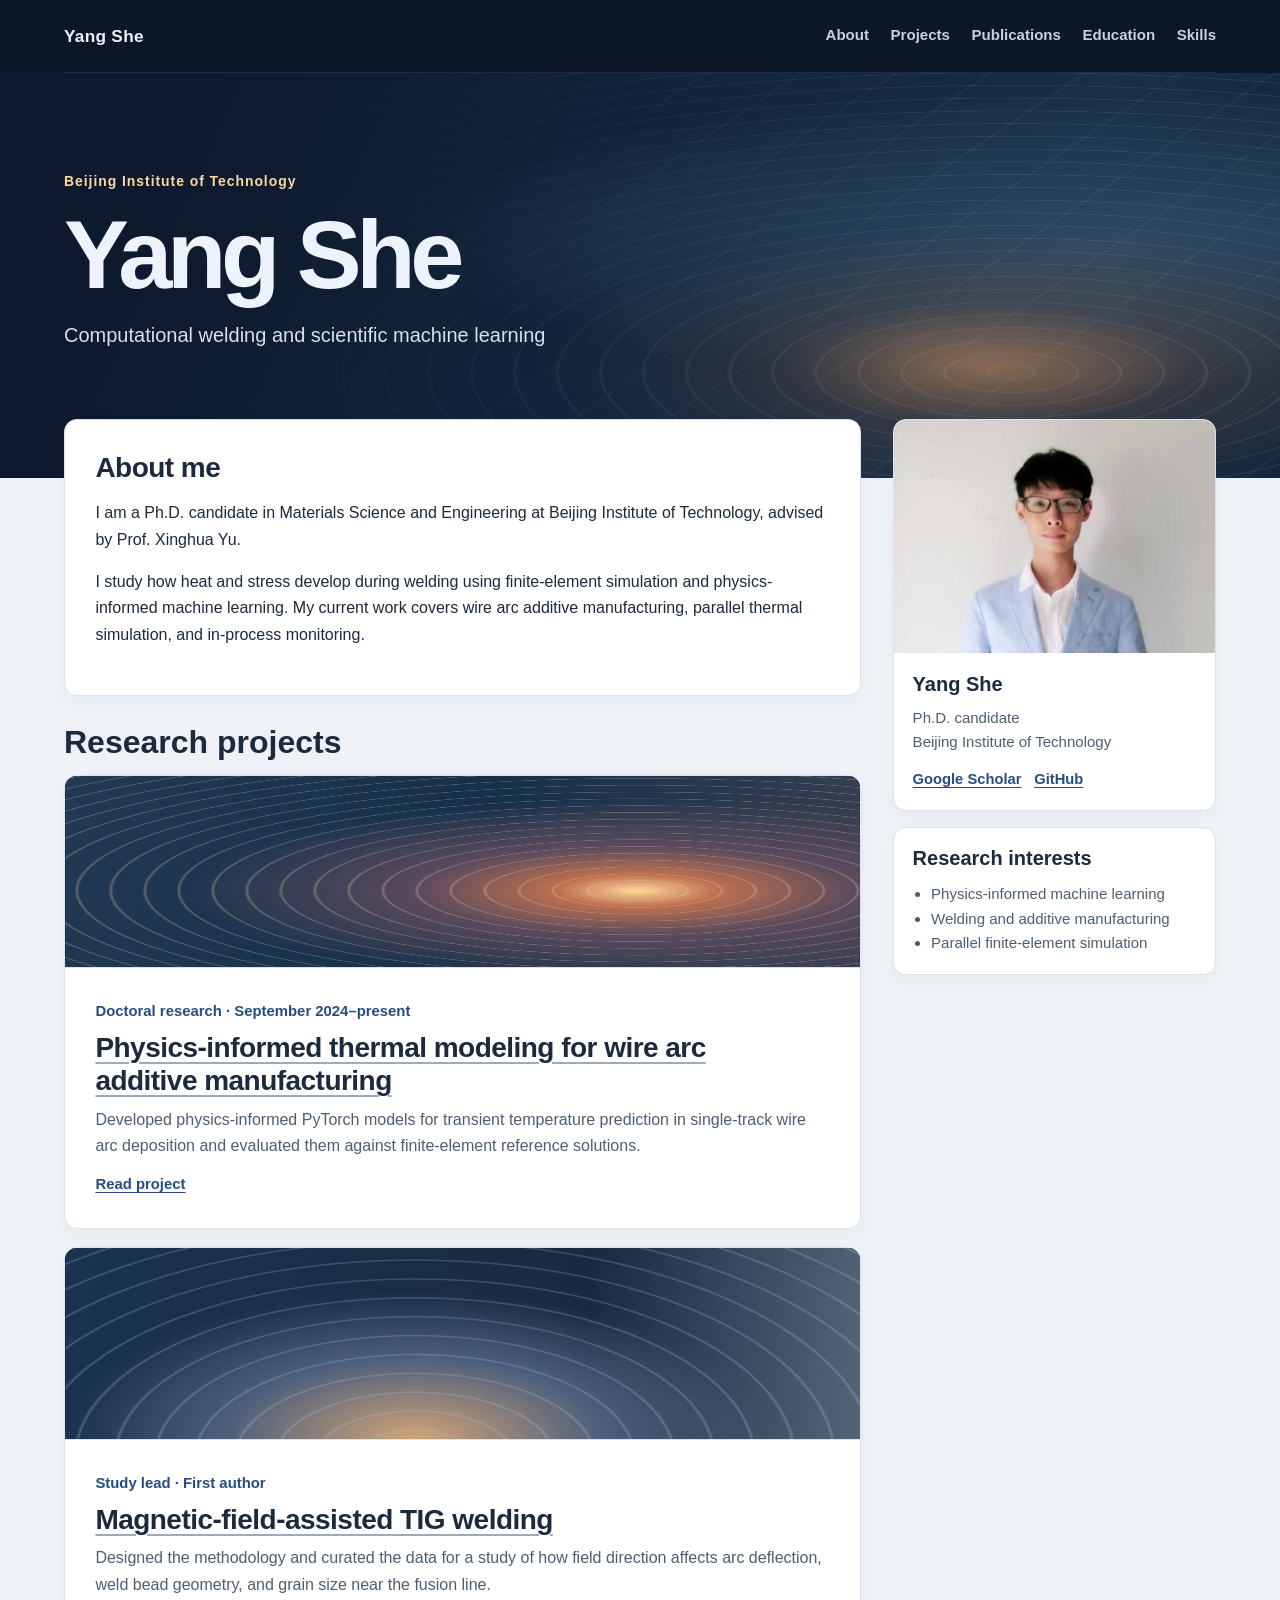
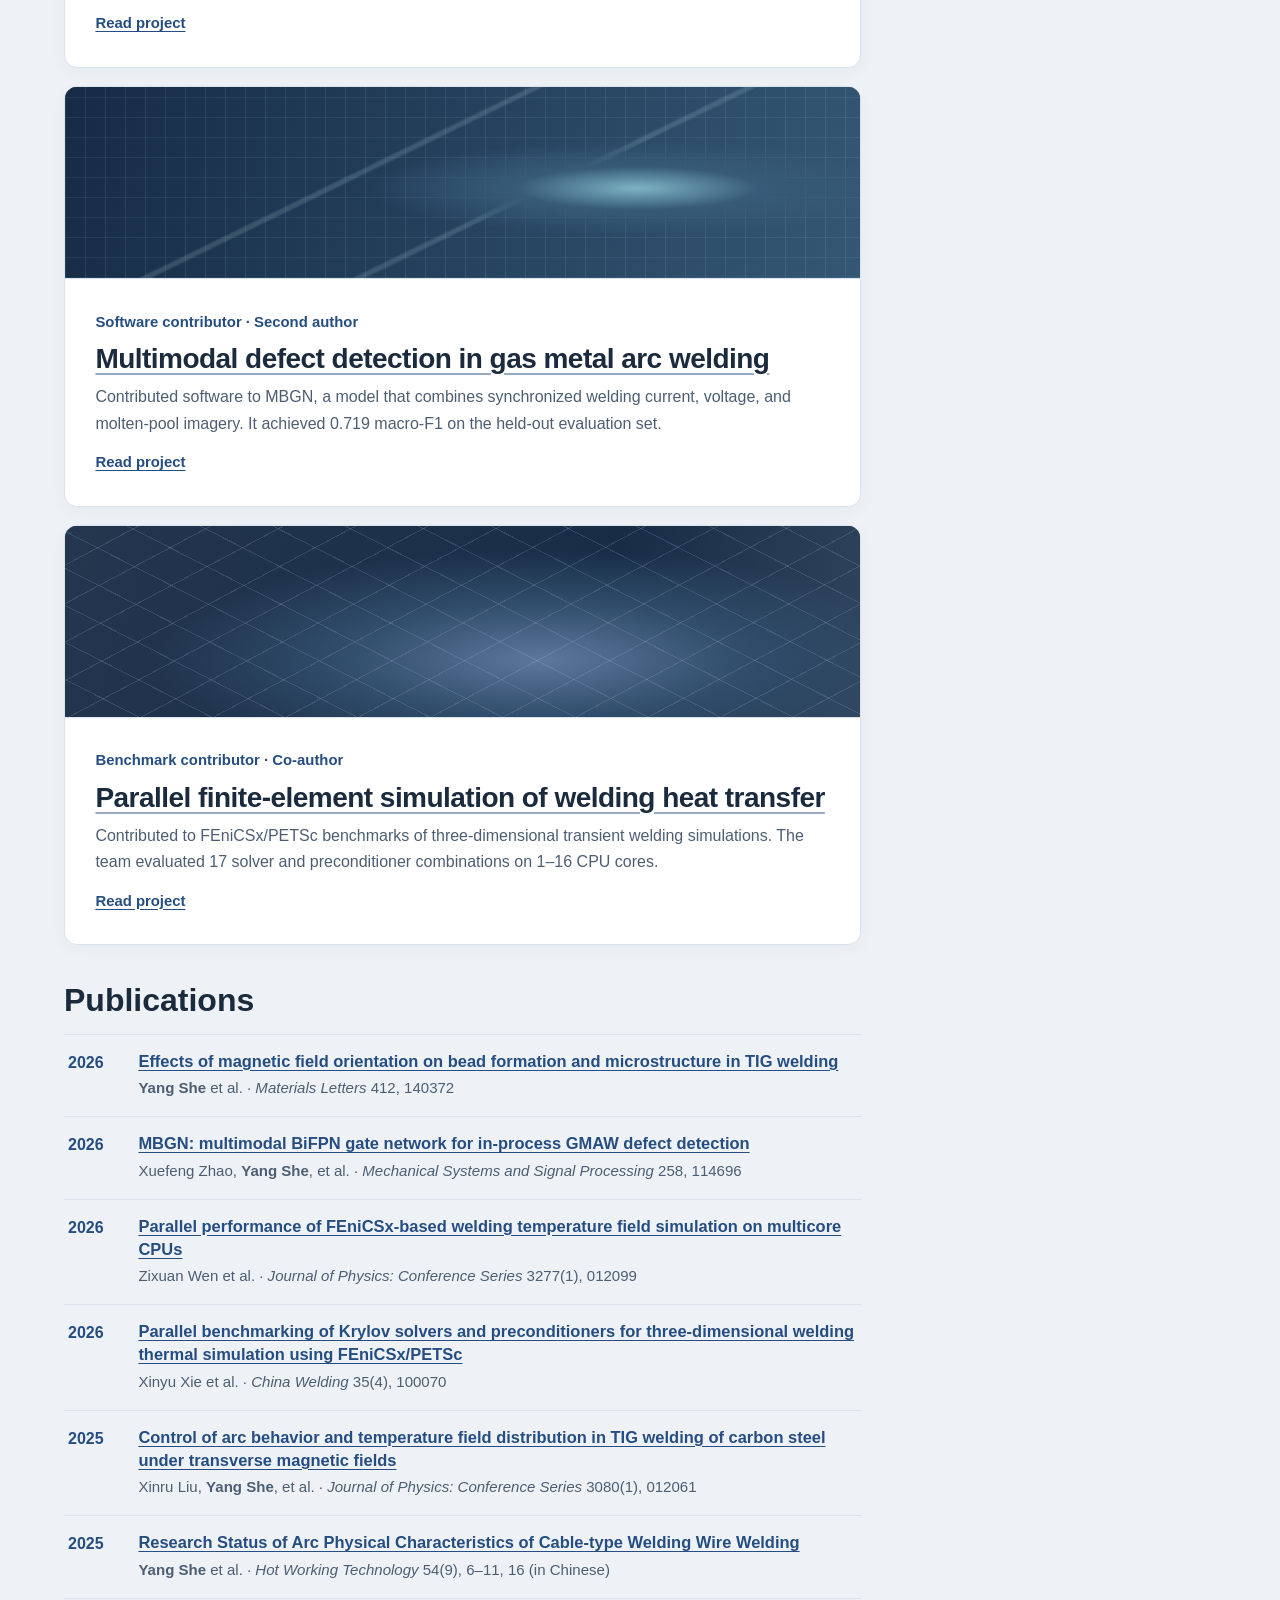
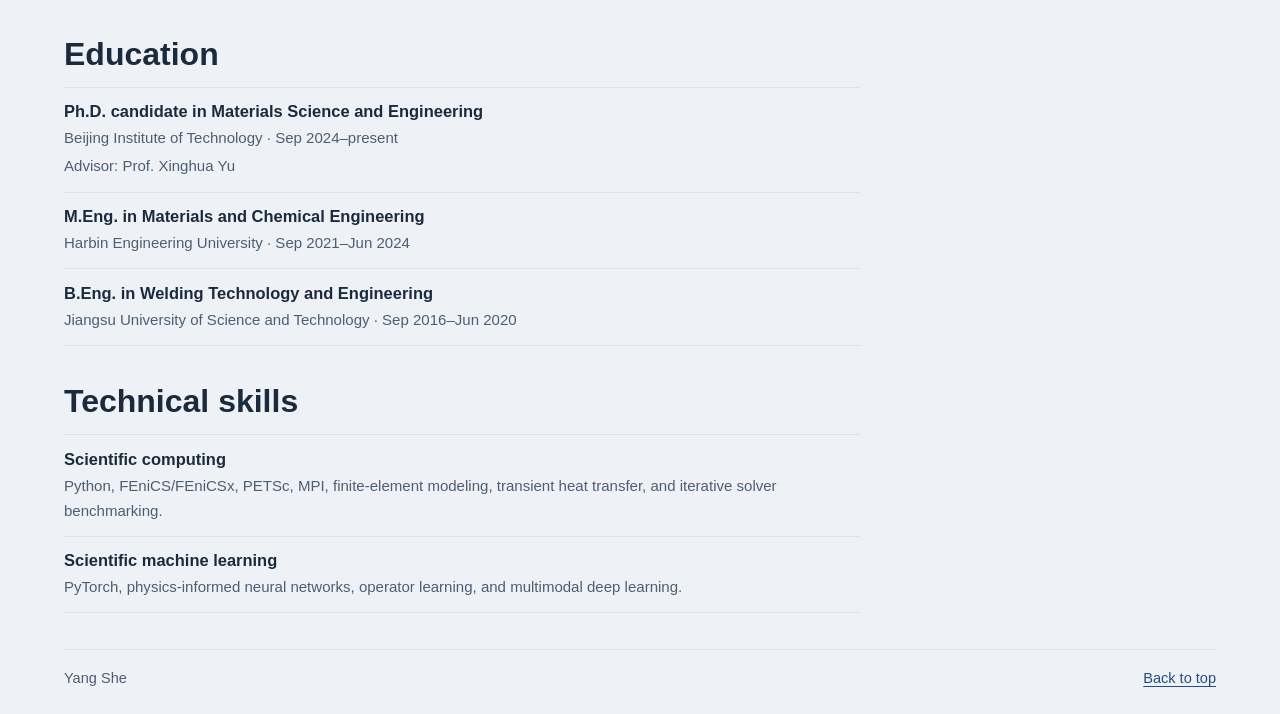
==== commit 0b82c3e9: "Publish English research blog layout" ====
--- a/index.html
+++ b/index.html
@@ -3,194 +3,200 @@
 <head>
   <meta charset="utf-8">
   <meta name="viewport" content="width=device-width, initial-scale=1">
-  <meta name="description" content="Yang She’s academic homepage. Research, projects, and publications in computational welding and scientific machine learning.">
-  <meta name="color-scheme" content="dark">
-  <title>Yang She · 佘阳 | Academic Homepage</title>
+  <meta name="description" content="Research projects and publications by Yang She, a Ph.D. candidate working on computational welding and scientific machine learning.">
+  <title>Yang She | Academic Homepage</title>
   <link rel="stylesheet" href="./style.css">
 </head>
 <body>
-  <a class="skip-link" href="#about" data-zh="跳到主要内容">Skip to content</a>
-
-  <header class="site-header shell">
-    <a class="brand" href="#about" data-zh="佘阳">Yang She</a>
-    <nav class="site-nav" aria-label="Sections">
-      <a href="#about" data-zh="简介">About</a>
-      <a href="#projects" data-zh="项目">Projects</a>
-      <a href="#publications" data-zh="论文">Publications</a>
-      <a href="#education" data-zh="教育">Education</a>
-      <a href="#skills" data-zh="技能">Skills</a>
-    </nav>
-    <nav class="languages" aria-label="Language selection / 语言选择">
-      <a href="?lang=zh" lang="zh-CN" hreflang="zh-CN" data-language="zh">中文</a>
-      <a href="?lang=en" lang="en" hreflang="en" data-language="en" aria-current="page">English</a>
-    </nav>
-  </header>
-
-  <main class="shell">
-    <section class="hero" id="about" aria-labelledby="name">
-      <div class="hero-content">
-        <p class="eyebrow" data-zh="焊接仿真与科学机器学习">Computational welding &amp; scientific machine learning</p>
-        <h1 id="name">
-          <span data-zh="佘阳">Yang She</span>
-          <span class="name-secondary" lang="zh-CN" data-zh="Yang She">佘阳</span>
-        </h1>
-        <p class="affiliation" data-zh="北京理工大学 · 材料科学与工程博士研究生">Ph.D. candidate in Materials Science and Engineering<br>Beijing Institute of Technology</p>
-        <p class="summary" data-zh="我用有限元仿真与物理信息机器学习研究焊接过程中的传热与应力。我的工作也涉及焊接热场并行求解、磁场辅助焊接和焊接缺陷原位检测。">I study heat transfer and stress in welding using finite-element simulation and physics-informed machine learning. My work also covers parallel thermal simulation, magnetic-field-assisted welding, and in-process weld defect detection.</p>
-        <div class="profile-links">
-          <a class="profile-link" href="https://scholar.google.com/citations?user=sxteG-IAAAAJ&amp;hl=en">Google Scholar</a>
-          <a class="profile-link" href="https://github.com/SheYanggg">GitHub</a>
-        </div>
-      </div>
-      <div class="portrait-frame">
-        <img src="./portrait.jpg" alt="Portrait of Yang She" width="344" height="286" fetchpriority="high">
+  <a class="skip-link" href="#about">Skip to content</a>
+  <div class="site-top">
+    <header class="site-header shell">
+      <a class="brand" href="./">Yang She</a>
+      <nav class="site-nav" aria-label="Sections">
+        <a href="#about">About</a>
+        <a href="#projects">Projects</a>
+        <a href="#publications">Publications</a>
+        <a href="#education">Education</a>
+        <a href="#skills">Skills</a>
+      </nav>
+    </header>
+    <section class="banner" aria-labelledby="name">
+      <div class="banner-inner shell">
+        <p class="eyebrow">Beijing Institute of Technology</p>
+        <h1 id="name">Yang She</h1>
+        <p class="banner-description">Computational welding and scientific machine learning</p>
       </div>
     </section>
-
-    <section class="section" id="projects" aria-labelledby="projects-title">
-      <h2 class="section-title" id="projects-title" data-zh="研究项目">Research projects</h2>
-      <ul class="project-grid" role="list">
-        <li class="project-card">
-          <h3 data-zh="电弧增材制造的物理信息热建模">Physics-informed thermal modeling for wire arc additive manufacturing</h3>
-          <p class="project-role" data-zh="博士研究 · 2024 年 9 月至今">Doctoral research · Sep 2024–present</p>
-          <p class="details" data-zh="使用 PyTorch 开发物理信息模型，预测单道电弧沉积过程的瞬态温度，并以有限元参考解评估预测结果。">Developed physics-informed models in PyTorch to predict transient temperatures during single-track wire arc deposition. Benchmarked the predictions against finite-element reference solutions.</p>
-        </li>
-        <li class="project-card">
-          <h3 data-zh="磁场辅助 TIG 焊接">Magnetic-field-assisted TIG welding</h3>
-          <p class="project-role"><span data-zh="主导研究">Led the study</span> · <a href="#tig-paper" data-zh="第一作者论文">First-author publication</a></p>
-          <p class="details" data-zh="负责研究方法设计与数据整理，分析磁场方向如何改变电弧偏转、焊道形貌及熔合线附近的晶粒尺寸。">Designed the methodology and curated the data for a study of how magnetic field orientation changes arc deflection, weld bead geometry, and grain size near the fusion line.</p>
-        </li>
-        <li class="project-card">
-          <h3 data-zh="GMAW 多模态缺陷检测">Multimodal defect detection in gas metal arc welding</h3>
-          <p class="project-role"><span data-zh="软件贡献">Software contributor</span> · <a href="#mbgn-paper" data-zh="第二作者论文">Second-author publication</a></p>
-          <p class="details" data-zh="参与 MBGN 的软件开发。模型融合时序对齐的焊接电流、电压和熔池图像，在留出评估集上的宏平均 F1 为 0.719。">Contributed software to MBGN, which combines synchronized welding current and voltage signals with molten-pool images. The model achieved a macro-F1 of 0.719 on the held-out evaluation set.</p>
-        </li>
-        <li class="project-card">
-          <h3 data-zh="焊接热场的并行有限元仿真">Parallel finite-element simulation of welding heat transfer</h3>
-          <p class="project-role"><span data-zh="参与基准测试">Benchmark contributor</span> · <a href="#solver-paper" data-zh="共同作者论文">Co-authored publication</a></p>
-          <p class="details" data-zh="参与三维瞬态焊接热场仿真的多核扩展性与求解器基准测试。团队使用 FEniCSx 和 PETSc，在 1–16 个 CPU 核上评估了 17 种 Krylov 求解器与预条件器组合。">Contributed to multicore scaling tests and solver benchmarking for transient three-dimensional welding simulations. The team evaluated 17 Krylov solver and preconditioner combinations on 1–16 CPU cores using FEniCSx and PETSc.</p>
-        </li>
-      </ul>
-    </section>
-
-    <section class="section" id="publications" aria-labelledby="publications-title">
-      <h2 class="section-title" id="publications-title" data-zh="发表论文">Publications</h2>
-      <ul class="publication-list" role="list">
-        <li class="publication" id="tig-paper">
-          <time class="publication-year" datetime="2026">2026</time>
-          <div class="publication-copy">
-            <h3><a href="https://doi.org/10.1016/j.matlet.2026.140372" lang="en">Effects of magnetic field orientation on bead formation and microstructure in TIG welding</a></h3>
-            <p class="details"><strong>Yang She</strong> et al. · <cite>Materials Letters</cite> 412, 140372</p>
-          </div>
-        </li>
-        <li class="publication" id="mbgn-paper">
-          <time class="publication-year" datetime="2026">2026</time>
-          <div class="publication-copy">
-            <h3><a href="https://doi.org/10.1016/j.ymssp.2026.114696" lang="en">MBGN: multimodal BiFPN gate network for in-process GMAW defect detection</a></h3>
-            <p class="details">Xuefeng Zhao, <strong>Yang She</strong>, et al. · <cite>Mechanical Systems and Signal Processing</cite> 258, 114696</p>
-          </div>
-        </li>
-        <li class="publication">
-          <time class="publication-year" datetime="2026">2026</time>
-          <div class="publication-copy">
-            <h3><a href="https://doi.org/10.1088/1742-6596/3277/1/012099" lang="en">Parallel performance of FEniCSx-based welding temperature field simulation on multicore CPUs</a></h3>
-            <p class="details">Zixuan Wen et al. · <cite>Journal of Physics: Conference Series</cite> 3277(1), 012099</p>
-          </div>
-        </li>
-        <li class="publication" id="solver-paper">
-          <time class="publication-year" datetime="2026">2026</time>
-          <div class="publication-copy">
-            <h3><a href="https://doi.org/10.1016/j.cwe.2026.100070" lang="en">Parallel benchmarking of Krylov solvers and preconditioners for three-dimensional welding thermal simulation using FEniCSx/PETSc</a></h3>
-            <p class="details">Xinyu Xie et al. · <cite>China Welding</cite> 35(4), 100070</p>
-          </div>
-        </li>
-        <li class="publication">
-          <time class="publication-year" datetime="2025">2025</time>
-          <div class="publication-copy">
-            <h3><a href="https://doi.org/10.1088/1742-6596/3080/1/012061" lang="en">Control of arc behavior and temperature field distribution in TIG welding of carbon steel under transverse magnetic fields</a></h3>
-            <p class="details">Xinru Liu, <strong>Yang She</strong>, et al. · <cite>Journal of Physics: Conference Series</cite> 3080(1), 012061</p>
-          </div>
-        </li>
-        <li class="publication">
-          <time class="publication-year" datetime="2025">2025</time>
-          <div class="publication-copy">
-            <h3><a href="https://www.rjggy.com/article/doi/10.14158/j.cnki.1001-3814.20230690" lang="zh-CN">缆式焊丝电弧物理特性研究现状</a></h3>
-            <p class="details"><strong>Yang She</strong> et al. · <cite data-zh="热加工工艺">Hot Working Technology</cite> 54(9), 6–11, 16</p>
-          </div>
-        </li>
-      </ul>
-    </section>
-
-    <div class="detail-grid">
+  </div>
+
+  <div class="content-layout shell">
+    <main class="feed">
+      <article class="post-card" id="about" aria-labelledby="about-title">
+        <div class="post-body">
+          <h2 id="about-title">About me</h2>
+          <p>I am a Ph.D. candidate in Materials Science and Engineering at Beijing Institute of Technology, advised by Prof. Xinghua Yu.</p>
+          <p>I study how heat and stress develop during welding using finite-element simulation and physics-informed machine learning. My current work covers wire arc additive manufacturing, parallel thermal simulation, and in-process monitoring.</p>
+        </div>
+      </article>
+
+      <section class="section" id="projects" aria-labelledby="projects-title">
+        <h2 class="section-title" id="projects-title">Research projects</h2>
+        <ul class="project-feed" role="list">
+          <li>
+            <article class="post-card">
+              <div class="post-cover cover-thermal" aria-hidden="true"></div>
+              <div class="post-body">
+                <p class="post-meta">Doctoral research · September 2024–present</p>
+                <h3><a href="./projects.html#thermal-modeling">Physics-informed thermal modeling for wire arc additive manufacturing</a></h3>
+                <p class="details">Developed physics-informed PyTorch models for transient temperature prediction in single-track wire arc deposition and evaluated them against finite-element reference solutions.</p>
+                <a class="read-link" href="./projects.html#thermal-modeling" aria-label="Read project: Physics-informed thermal modeling">Read project</a>
+              </div>
+            </article>
+          </li>
+          <li>
+            <article class="post-card">
+              <div class="post-cover cover-field" aria-hidden="true"></div>
+              <div class="post-body">
+                <p class="post-meta">Study lead · First author</p>
+                <h3><a href="./projects.html#magnetic-welding">Magnetic-field-assisted TIG welding</a></h3>
+                <p class="details">Designed the methodology and curated the data for a study of how field direction affects arc deflection, weld bead geometry, and grain size near the fusion line.</p>
+                <a class="read-link" href="./projects.html#magnetic-welding" aria-label="Read project: Magnetic-field-assisted TIG welding">Read project</a>
+              </div>
+            </article>
+          </li>
+          <li>
+            <article class="post-card">
+              <div class="post-cover cover-monitoring" aria-hidden="true"></div>
+              <div class="post-body">
+                <p class="post-meta">Software contributor · Second author</p>
+                <h3><a href="./projects.html#defect-detection">Multimodal defect detection in gas metal arc welding</a></h3>
+                <p class="details">Contributed software to MBGN, a model that combines synchronized welding current, voltage, and molten-pool imagery. It achieved 0.719 macro-F1 on the held-out evaluation set.</p>
+                <a class="read-link" href="./projects.html#defect-detection" aria-label="Read project: Multimodal defect detection">Read project</a>
+              </div>
+            </article>
+          </li>
+          <li>
+            <article class="post-card">
+              <div class="post-cover cover-solver" aria-hidden="true"></div>
+              <div class="post-body">
+                <p class="post-meta">Benchmark contributor · Co-author</p>
+                <h3><a href="./projects.html#parallel-simulation">Parallel finite-element simulation of welding heat transfer</a></h3>
+                <p class="details">Contributed to FEniCSx/PETSc benchmarks of three-dimensional transient welding simulations. The team evaluated 17 solver and preconditioner combinations on 1–16 CPU cores.</p>
+                <a class="read-link" href="./projects.html#parallel-simulation" aria-label="Read project: Parallel finite-element simulation">Read project</a>
+              </div>
+            </article>
+          </li>
+        </ul>
+      </section>
+
+      <section class="section" id="publications" aria-labelledby="publications-title">
+        <h2 class="section-title" id="publications-title">Publications</h2>
+        <ul class="publication-list" role="list">
+          <li class="publication" id="tig-paper">
+            <time class="publication-year" datetime="2026">2026</time>
+            <div class="publication-copy">
+              <h3><a href="https://doi.org/10.1016/j.matlet.2026.140372" lang="en">Effects of magnetic field orientation on bead formation and microstructure in TIG welding</a></h3>
+              <p class="details"><strong>Yang She</strong> et al. · <cite>Materials Letters</cite> 412, 140372</p>
+            </div>
+          </li>
+          <li class="publication" id="mbgn-paper">
+            <time class="publication-year" datetime="2026">2026</time>
+            <div class="publication-copy">
+              <h3><a href="https://doi.org/10.1016/j.ymssp.2026.114696" lang="en">MBGN: multimodal BiFPN gate network for in-process GMAW defect detection</a></h3>
+              <p class="details">Xuefeng Zhao, <strong>Yang She</strong>, et al. · <cite>Mechanical Systems and Signal Processing</cite> 258, 114696</p>
+            </div>
+          </li>
+          <li class="publication">
+            <time class="publication-year" datetime="2026">2026</time>
+            <div class="publication-copy">
+              <h3><a href="https://doi.org/10.1088/1742-6596/3277/1/012099" lang="en">Parallel performance of FEniCSx-based welding temperature field simulation on multicore CPUs</a></h3>
+              <p class="details">Zixuan Wen et al. · <cite>Journal of Physics: Conference Series</cite> 3277(1), 012099</p>
+            </div>
+          </li>
+          <li class="publication" id="solver-paper">
+            <time class="publication-year" datetime="2026">2026</time>
+            <div class="publication-copy">
+              <h3><a href="https://doi.org/10.1016/j.cwe.2026.100070" lang="en">Parallel benchmarking of Krylov solvers and preconditioners for three-dimensional welding thermal simulation using FEniCSx/PETSc</a></h3>
+              <p class="details">Xinyu Xie et al. · <cite>China Welding</cite> 35(4), 100070</p>
+            </div>
+          </li>
+          <li class="publication">
+            <time class="publication-year" datetime="2025">2025</time>
+            <div class="publication-copy">
+              <h3><a href="https://doi.org/10.1088/1742-6596/3080/1/012061" lang="en">Control of arc behavior and temperature field distribution in TIG welding of carbon steel under transverse magnetic fields</a></h3>
+              <p class="details">Xinru Liu, <strong>Yang She</strong>, et al. · <cite>Journal of Physics: Conference Series</cite> 3080(1), 012061</p>
+            </div>
+          </li>
+          <li class="publication">
+            <time class="publication-year" datetime="2025">2025</time>
+            <div class="publication-copy">
+              <h3><a href="https://www.rjggy.com/article/doi/10.14158/j.cnki.1001-3814.20230690" lang="en">Research Status of Arc Physical Characteristics of Cable-type Welding Wire Welding</a></h3>
+              <p class="details"><strong>Yang She</strong> et al. · <cite>Hot Working Technology</cite> 54(9), 6–11, 16 (in Chinese)</p>
+            </div>
+          </li>
+        </ul>
+      </section>
+
       <section class="section" id="education" aria-labelledby="education-title">
-        <h2 class="section-title" id="education-title" data-zh="教育经历">Education</h2>
+        <h2 class="section-title" id="education-title">Education</h2>
         <ul class="detail-list" role="list">
           <li>
-            <h3 data-zh="材料科学与工程博士研究生">Ph.D. candidate in Materials Science and Engineering</h3>
-            <p class="details" data-zh="北京理工大学 · 2024 年 9 月至今">Beijing Institute of Technology · Sep 2024–present</p>
-            <p class="details" data-zh="导师为于兴华教授">Advisor: Prof. Xinghua Yu</p>
-          </li>
-          <li>
-            <h3 data-zh="材料与化工硕士">M.Eng. in Materials and Chemical Engineering</h3>
-            <p class="details" data-zh="哈尔滨工程大学 · 2021 年 9 月至 2024 年 6 月">Harbin Engineering University · Sep 2021–Jun 2024</p>
-          </li>
-          <li>
-            <h3 data-zh="焊接技术与工程学士">B.Eng. in Welding Technology and Engineering</h3>
-            <p class="details" data-zh="江苏科技大学 · 2016 年 9 月至 2020 年 6 月">Jiangsu University of Science and Technology · Sep 2016–Jun 2020</p>
+            <h3>Ph.D. candidate in Materials Science and Engineering</h3>
+            <p class="details">Beijing Institute of Technology · Sep 2024–present</p>
+            <p class="details">Advisor: Prof. Xinghua Yu</p>
+          </li>
+          <li>
+            <h3>M.Eng. in Materials and Chemical Engineering</h3>
+            <p class="details">Harbin Engineering University · Sep 2021–Jun 2024</p>
+          </li>
+          <li>
+            <h3>B.Eng. in Welding Technology and Engineering</h3>
+            <p class="details">Jiangsu University of Science and Technology · Sep 2016–Jun 2020</p>
           </li>
         </ul>
       </section>
 
       <section class="section" id="skills" aria-labelledby="skills-title">
-        <h2 class="section-title" id="skills-title" data-zh="技术技能">Technical skills</h2>
+        <h2 class="section-title" id="skills-title">Technical skills</h2>
         <ul class="detail-list" role="list">
           <li>
-            <h3 data-zh="科学计算">Scientific computing</h3>
-            <p class="details" data-zh="Python、FEniCS/FEniCSx、PETSc、MPI、有限元建模、瞬态传热与迭代求解器基准测试。">Python, FEniCS/FEniCSx, PETSc, MPI, finite-element modeling, transient heat transfer, and iterative solver benchmarking.</p>
-          </li>
-          <li>
-            <h3 data-zh="科学机器学习">Scientific machine learning</h3>
-            <p class="details" data-zh="PyTorch、物理信息神经网络、算子学习与多模态深度学习。">PyTorch, physics-informed neural networks, operator learning, and multimodal deep learning.</p>
-          </li>
-        </ul>
-      </section>
-    </div>
-  </main>
+            <h3>Scientific computing</h3>
+            <p class="details">Python, FEniCS/FEniCSx, PETSc, MPI, finite-element modeling, transient heat transfer, and iterative solver benchmarking.</p>
+          </li>
+          <li>
+            <h3>Scientific machine learning</h3>
+            <p class="details">PyTorch, physics-informed neural networks, operator learning, and multimodal deep learning.</p>
+          </li>
+        </ul>
+      </section>
+    </main>
+
+    <aside class="sidebar" aria-label="Researcher profile">
+      <section class="profile-card" aria-labelledby="profile-name">
+        <img class="portrait" src="./portrait.jpg" alt="Portrait of Yang She" width="344" height="286" fetchpriority="high">
+        <div class="profile-body">
+          <h2 id="profile-name">Yang She</h2>
+          <p class="details">Ph.D. candidate<br>Beijing Institute of Technology</p>
+          <nav class="profile-links" aria-label="External profiles">
+            <a href="https://scholar.google.com/citations?user=sxteG-IAAAAJ&amp;hl=en">Google Scholar</a>
+            <a href="https://github.com/SheYanggg">GitHub</a>
+          </nav>
+        </div>
+      </section>
+      <section class="sidebar-section" aria-labelledby="interest-title">
+        <h2 id="interest-title">Research interests</h2>
+        <ul role="list">
+          <li>Physics-informed machine learning</li>
+          <li>Welding and additive manufacturing</li>
+          <li>Parallel finite-element simulation</li>
+        </ul>
+      </section>
+    </aside>
+  </div>
 
   <footer class="site-footer shell">
-    <span>Yang She · <span lang="zh-CN">佘阳</span></span>
-    <a href="#about" data-zh="回到简介">Back to about</a>
+    <span>Yang She</span>
+    <a href="#name">Back to top</a>
   </footer>
-
-  <script>
-    const showChinese = new URLSearchParams(window.location.search).get('lang') === 'zh';
-    const currentLanguage = showChinese ? 'zh' : 'en';
-    const languageLinks = document.querySelectorAll('[data-language]');
-
-    if (showChinese) {
-      document.documentElement.lang = 'zh-CN';
-      document.title = '佘阳 · Yang She | 学术主页';
-      document.querySelectorAll('[data-zh]').forEach(element => {
-        element.textContent = element.dataset.zh;
-      });
-      document.querySelector('.name-secondary').lang = 'en';
-      document.querySelector('.site-nav').setAttribute('aria-label', '网站栏目');
-      document.querySelector('.portrait-frame img').alt = '佘阳的照片';
-    }
-
-    function updateLanguageLinks() {
-      languageLinks.forEach(link => {
-        const language = link.dataset.language;
-        link.href = '?lang=' + language + window.location.hash;
-        if (language === currentLanguage) {
-          link.setAttribute('aria-current', 'page');
-        } else {
-          link.removeAttribute('aria-current');
-        }
-      });
-    }
-
-    updateLanguageLinks();
-    window.addEventListener('hashchange', updateLanguageLinks);
-  </script>
 </body>
 </html>
--- a/style.css
+++ b/style.css
@@ -1,295 +1,269 @@
 :root {
-  color-scheme: dark;
-  --background: #10151e;
-  --panel: #19222e;
-  --panel-raised: #202b39;
-  --line: #344051;
-  --text: #f2f3f5;
-  --muted: #bac4d2;
-  --accent: #ffc08a;
-  --accent-strong: #ffd5ad;
-  --page-width: 70rem;
-  font-family: -apple-system, BlinkMacSystemFont, 'Segoe UI', 'PingFang SC', 'Microsoft YaHei', sans-serif;
+  color-scheme: light;
+  --dark: #142236;
+  --dark-deep: #0b1729;
+  --dark-text: #edf3fb;
+  --background: #eef2f6;
+  --panel: #fff;
+  --line: #dbe2ec;
+  --text: #1b2a3c;
+  --muted: #4d5e73;
+  --accent: #254d82;
+  --accent-warm: #fbd8a6;
+  --page-width: 72rem;
+  font-family: -apple-system, BlinkMacSystemFont, 'Segoe UI', sans-serif;
   font-size: 100%;
-  line-height: 1.62;
+  line-height: 1.65;
+  color: var(--text);
   background: var(--background);
-  color: var(--text);
 }
 
 *, *::before, *::after { box-sizing: border-box; }
 body { margin: 0; }
 img { display: block; max-width: 100%; }
-a { color: var(--accent); text-underline-offset: 0.2em; }
-a:hover { color: var(--accent-strong); }
-a:focus-visible {
-  outline: 2px solid var(--accent-strong);
-  outline-offset: 4px;
-  border-radius: 0.15rem;
-}
+a { color: var(--accent); text-underline-offset: 0.19em; }
+a:focus-visible { outline: 2px solid currentColor; outline-offset: 4px; border-radius: 0.2rem; }
+.shell { width: min(var(--page-width), calc(100% - 3rem)); margin-inline: auto; }
 
 .skip-link {
   position: fixed;
-  z-index: 2;
-  top: 0.75rem;
-  left: 1rem;
-  padding: 0.5rem 0.85rem;
-  transform: translateY(-200%);
-  border-radius: 0.35rem;
-  background: var(--accent-strong);
-  color: var(--background);
+  z-index: 5;
+  top: 0.85rem;
+  left: 0.85rem;
+  padding: 0.45rem 0.85rem;
+  transform: translateY(-250%);
+  border-radius: 0.4rem;
+  color: var(--dark);
+  background: var(--accent-warm);
 }
 .skip-link:focus { transform: translateY(0); }
 
-.shell { width: min(var(--page-width), calc(100% - 4rem)); margin-inline: auto; }
-
+.site-top { background: var(--dark-deep); }
 .site-header {
-  min-height: 4.65rem;
   display: flex;
   align-items: center;
   justify-content: space-between;
   flex-wrap: wrap;
   gap: 0.45rem 1.5rem;
+  min-height: 4.55rem;
   padding-block: 0.75rem;
-  border-bottom: 1px solid var(--line);
+  color: var(--dark-text);
+  border-bottom: 1px solid #ffffff17;
 }
 .brand {
-  color: var(--text);
-  font-weight: 720;
+  color: inherit;
   font-size: 1.08rem;
+  font-weight: 700;
   letter-spacing: 0.015em;
   text-decoration: none;
 }
-.site-nav, .languages {
-  display: flex;
-  align-items: center;
-  flex-wrap: wrap;
-}
-.site-nav { gap: 0 1.2rem; }
+.site-nav { display: flex; flex-wrap: wrap; gap: 0.12rem 1.35rem; }
 .site-nav a {
-  padding-block: 0.45rem;
-  color: var(--muted);
+  padding-block: 0.28rem;
+  color: #c5d2e3;
+  font-size: 0.94rem;
+  font-weight: 550;
   text-decoration: none;
-  font-size: 0.93rem;
-  font-weight: 550;
-}
-.site-nav a:hover { color: var(--text); text-decoration: underline; }
-.languages {
-  width: max-content;
-  gap: 0.15rem;
-  padding: 0.2rem;
-  border: 1px solid var(--line);
-  border-radius: 0.5rem;
-  background: #141c27;
-}
-.languages a {
-  padding: 0.22rem 0.56rem;
-  border-radius: 0.3rem;
-  color: var(--muted);
-  font-size: 0.85rem;
-  font-weight: 650;
-  text-decoration: none;
-}
-.languages a:hover { color: var(--text); }
-.languages a[aria-current='page'] { background: var(--panel-raised); color: var(--accent-strong); }
-
-.hero {
+}
+.site-nav a:hover, .site-nav a[aria-current='page'] { color: #fff; text-decoration: underline; }
+
+.banner {
   position: relative;
   isolation: isolate;
-  overflow: hidden;
-  display: grid;
-  grid-template-columns: minmax(0, 1fr) minmax(15rem, 0.52fr);
-  align-items: center;
-  gap: clamp(2rem, 5.5vw, 5rem);
-  margin-block: 1.65rem 2.85rem;
-  padding: clamp(2.25rem, 4.4vw, 3.5rem);
-  border: 1px solid #3b4655;
-  border-radius: 1.1rem;
-  background: radial-gradient(ellipse at 84% 36%, #a650302b, transparent 50%), #171f2b;
-}
-.hero::before {
+  color: var(--dark-text);
+  background: radial-gradient(ellipse at 88% 41%, #2d4962 0%, transparent 45%),
+    linear-gradient(115deg, #0d192c 14%, #182e47 77%, #13263d 100%);
+}
+.banner::before {
   position: absolute;
   z-index: -1;
   inset: 0;
+  background:
+    radial-gradient(ellipse at 77% 72%, #e0a06b62, transparent 15%),
+    radial-gradient(ellipse at 78% 72%, #bf794152, transparent 34%),
+    repeating-radial-gradient(ellipse at 79% 74%, transparent 0 21px, #b8c9e31c 23px 24px, transparent 26px 43px),
+    repeating-linear-gradient(146deg, transparent 0 23px, #abc4dd19 24px, transparent 25px 53px);
+  mask-image: linear-gradient(100deg, transparent 22%, #000 72%);
   content: '';
-  background-image: linear-gradient(90deg, #bec5d610 1px, transparent 1px),
-    linear-gradient(#bec5d610 1px, transparent 1px),
-    radial-gradient(ellipse at 86% 63%, #e17e3220 0 9%, transparent 48%);
-  background-size: 2rem 2rem, 2rem 2rem, auto;
-  mask-image: linear-gradient(112deg, transparent 24%, #000 82%);
   pointer-events: none;
 }
-.hero-content { min-width: 0; }
+.banner-inner {
+  position: relative;
+  padding-block: clamp(4.3rem, 7.6vw, 7.6rem) clamp(6.3rem, 10vw, 9.3rem);
+}
 .eyebrow {
-  margin: 0 0 0.85rem;
+  margin: 0 0 0.9rem;
+  color: var(--accent-warm);
+  font-size: 0.87rem;
+  font-weight: 660;
+  letter-spacing: 0.07em;
+}
+.banner h1 {
+  max-width: 18ch;
+  margin: 0;
+  font-size: clamp(2.7rem, 7.6vw, 6.2rem);
+  font-weight: 695;
+  line-height: 0.99;
+  letter-spacing: -0.055em;
+  text-wrap: balance;
+}
+.banner-description {
+  max-width: 38rem;
+  margin: 1rem 0 0;
+  color: #d5e1ef;
+  font-size: clamp(1.02rem, 2.2vw, 1.25rem);
+  line-height: 1.5;
+}
+
+.content-layout {
+  position: relative;
+  display: grid;
+  grid-template-columns: minmax(0, 2.47fr) minmax(13rem, 1fr);
+  align-items: start;
+  gap: clamp(1rem, 2.6vw, 2rem);
+  margin-top: -3.65rem;
+}
+.feed, .sidebar { min-width: 0; }
+.feed > .post-card + .section { margin-top: 1.65rem; }
+.project-feed, .publication-list, .detail-list { margin: 0; padding: 0; list-style: none; }
+.project-feed { display: grid; gap: 1.15rem; }
+.section { margin-bottom: 2.2rem; scroll-margin-top: 1.25rem; }
+.section-title { margin: 0 0 0.82rem; font-size: clamp(1.42rem, 3.3vw, 2rem); line-height: 1.25; }
+.post-card, .profile-card, .sidebar-section {
+  overflow: hidden;
+  border: 1px solid var(--line);
+  border-radius: 0.8rem;
+  background: var(--panel);
+  box-shadow: 0 0.3rem 0.9rem #2135510a;
+}
+.post-body { padding: clamp(1.15rem, 3vw, 1.9rem); }
+.post-card h2, .post-card h3 {
+  margin: 0;
+  font-size: clamp(1.25rem, 3.6vw, 1.75rem);
+  font-weight: 680;
+  line-height: 1.2;
+  letter-spacing: -0.019em;
+  text-wrap: pretty;
+}
+.post-card h2 a, .post-card h3 a { color: var(--text); text-decoration-color: #9aabc1; }
+.post-card h2 a:hover, .post-card h3 a:hover { color: var(--accent); }
+.post-meta {
+  margin: 0 0 0.48rem;
   color: var(--accent);
-  font-size: 0.88rem;
-  font-weight: 690;
-  letter-spacing: 0.095em;
-  text-wrap: balance;
-}
-.hero h1 {
-  margin: 0;
-  font-size: clamp(3.05rem, 7.2vw, 6rem);
-  font-weight: 690;
-  line-height: 0.98;
-  letter-spacing: -0.054em;
-  text-wrap: balance;
-}
-.name-secondary {
-  display: block;
-  margin: 0.55rem 0 0;
-  color: #d2d9e4;
-  font-size: clamp(1.3rem, 3vw, 2.2rem);
-  font-weight: 550;
-  line-height: 1.16;
-  letter-spacing: 0;
-}
-.affiliation {
-  margin: 1.5rem 0 0;
-  color: var(--text);
-  font-size: 1.06rem;
-  font-weight: 620;
-}
-.summary {
-  max-width: 39rem;
-  margin: 0.55rem 0 0;
-  color: var(--muted);
-  line-height: 1.67;
-}
+  font-size: 0.93rem;
+  font-weight: 650;
+}
+.details { margin: 0.55rem 0 0; color: var(--muted); }
+.read-link {
+  display: inline-block;
+  margin-top: 0.8rem;
+  color: var(--accent);
+  font-size: 0.93rem;
+  font-weight: 700;
+}
+.read-link:hover, .back-link:hover { color: #102b4f; }
+
+.post-cover {
+  min-height: clamp(7.5rem, 15vw, 12rem);
+  border-bottom: 1px solid var(--line);
+  background-color: #18324d;
+}
+.cover-thermal {
+  background-image: repeating-radial-gradient(ellipse at 72% 60%, transparent 0 14px, #f0d9b13d 16px 17px, transparent 19px 34px),
+    radial-gradient(ellipse at 72% 60%, #ffd598 0%, #bd7050 10%, #5b4b5d 27%, transparent 56%),
+    linear-gradient(110deg, #233954, #16304a 51%, #3a3f50);
+}
+.cover-field {
+  background-image: repeating-radial-gradient(ellipse at 44% 110%, transparent 0 17px, #a9c8e03d 19px 20px, transparent 22px 40px),
+    radial-gradient(ellipse at 44% 100%, #d2a477, #4d5f7c 30%, transparent 55%),
+    linear-gradient(95deg, #1b334f, #192942 65%, #566477);
+}
+.cover-monitoring {
+  background-image: radial-gradient(ellipse at 72% 53%, #7db3c4 0%, #375b78 15%, transparent 33%),
+    linear-gradient(154deg, transparent 39%, #a8c8d233 39.5% 40%, transparent 40.5% 57%, #a8c8d232 57.5% 58%, transparent 58.5%),
+    repeating-linear-gradient(90deg, #91b9d224 0 1px, transparent 1px 20px),
+    repeating-linear-gradient(0deg, #91b9d21c 0 1px, transparent 1px 20px),
+    linear-gradient(105deg, #162b45, #345774);
+}
+.cover-solver {
+  background-image: repeating-linear-gradient(27deg, #b1c3e42b 0 1px, transparent 1px 33px),
+    repeating-linear-gradient(152deg, #b1c3e42b 0 1px, transparent 1px 34px),
+    radial-gradient(ellipse at 60% 70%, #5d779c 0%, #304d6b 30%, transparent 58%),
+    linear-gradient(110deg, #25364f, #172d46 65%, #31465e);
+}
+
+.profile-card { display: grid; align-content: start; }
+.portrait { width: 100%; height: auto; aspect-ratio: 344 / 250; object-fit: cover; object-position: center 36%; }
+.profile-body { min-width: 0; padding: 1.15rem; }
+.profile-body h2, .sidebar-section h2 { margin: 0; font-size: 1.25rem; line-height: 1.25; }
+.profile-body .details, .sidebar-section li { font-size: 0.94rem; }
 .profile-links {
   display: flex;
   flex-wrap: wrap;
-  gap: 0.65rem;
-  margin: 1.45rem 0 0;
-  padding: 0;
-  list-style: none;
-}
-.profile-link {
-  display: inline-flex;
-  align-items: center;
-  justify-content: center;
-  min-height: 2.65rem;
-  padding: 0.43rem 0.92rem;
-  border: 1px solid #6e5f56;
-  border-radius: 0.42rem;
-  background: #272833;
-  color: var(--accent-strong);
-  font-size: 0.91rem;
-  font-weight: 650;
-  text-decoration: none;
-}
-.profile-link:hover { background: #3a302c; border-color: var(--accent); }
-.portrait-frame {
-  position: relative;
-  align-self: center;
-  justify-self: center;
-  width: min(100%, 17.5rem);
-  margin: 0;
-  padding: 0.62rem;
-  border: 1px solid #6a5448;
-  border-radius: 0.8rem;
-  background: #262934;
-  box-shadow: 0 1.3rem 2.2rem #07090e66;
-}
-.portrait-frame > img {
-  width: 100%;
-  height: auto;
-  border-radius: 0.44rem;
-}
-
-.section { margin-block: 0 3.35rem; scroll-margin-top: 1.5rem; }
-.section-title {
-  margin: 0 0 1rem;
-  font-size: clamp(1.45rem, 3vw, 2.05rem);
-  font-weight: 680;
-  line-height: 1.25;
-  letter-spacing: -0.022em;
-}
-.project-grid, .publication-list, .detail-list { margin: 0; padding: 0; list-style: none; }
-.project-grid { display: grid; grid-template-columns: repeat(2, minmax(0, 1fr)); gap: 0.85rem; }
-.project-card {
-  position: relative;
-  min-width: 0;
-  padding: 1.3rem 1.4rem;
-  border: 1px solid var(--line);
-  border-radius: 0.65rem;
-  background: var(--panel);
-}
-.project-card h3, .publication h3, .detail-list h3 {
-  margin: 0;
-  color: var(--text);
-  font-size: 1.075rem;
-  font-weight: 670;
-  line-height: 1.42;
-}
-.project-role {
-  margin: 0.45rem 0 0;
-  color: var(--accent);
-  font-size: 0.875rem;
-  font-weight: 620;
-}
-.details { margin: 0.55rem 0 0; color: var(--muted); line-height: 1.55; }
+  gap: 0.22rem 0.8rem;
+  margin-top: 0.75rem;
+}
+.profile-links a { font-size: 0.92rem; font-weight: 650; }
+.sidebar-section { margin-top: 1rem; padding: 1.1rem 1.15rem; }
+.sidebar-section ul { margin: 0.7rem 0 0; padding-inline-start: 1.15rem; color: var(--muted); }
+
 .publication-list, .detail-list { border-top: 1px solid var(--line); }
 .publication {
   display: grid;
-  grid-template-columns: 4rem minmax(0, 1fr);
-  gap: 0.75rem 1.3rem;
-  padding: 0.9rem 0.25rem;
+  grid-template-columns: 3.5rem minmax(0, 1fr);
+  gap: 0.2rem 0.9rem;
+  padding: 0.95rem 0.25rem;
   border-bottom: 1px solid var(--line);
-  scroll-margin-top: 1.5rem;
-}
-.publication:target { background: #262633; }
-.publication-year {
-  margin: 0.22rem 0 0;
-  color: var(--accent);
-  font-size: 0.91rem;
-  font-weight: 650;
-  font-variant-numeric: tabular-nums;
-}
+  scroll-margin-top: 1.25rem;
+}
+.publication:target { background: #e3ebf6; }
+.publication-year { margin: 0; color: var(--accent); font-weight: 680; }
 .publication-copy { min-width: 0; }
-.publication h3 a { color: inherit; text-decoration-color: #68788b; }
-.publication h3 a:hover { color: var(--accent-strong); }
-.publication .details, .detail-list .details { margin-top: 0.28rem; font-size: 0.95rem; }
-.detail-grid {
-  display: grid;
-  grid-template-columns: repeat(2, minmax(0, 1fr));
-  gap: 0 2rem;
-}
-.detail-list > li { padding-block: 0.82rem; border-bottom: 1px solid var(--line); }
+.publication h3, .detail-list h3 { margin: 0; font-size: 1.03rem; line-height: 1.4; }
+.publication .details, .detail-list .details { margin-top: 0.2rem; font-size: 0.94rem; }
+.detail-list > li { padding: 0.77rem 0; border-bottom: 1px solid var(--line); }
+
+.project-page { max-width: 54rem; padding-block: 2rem 3rem; }
+.project-detail { margin-bottom: 1.4rem; scroll-margin-top: 1.5rem; }
+.project-detail h1 { margin: 0; font-size: clamp(1.85rem, 4vw, 2.7rem); line-height: 1.09; letter-spacing: -0.035em; }
+.project-page:has(.project-detail:target) .project-detail:not(:target) { display: none; }
+.back-link { display: inline-block; margin-bottom: 1rem; font-weight: 650; }
+.article-content { max-width: 68ch; }
+.article-content p { margin-block: 0.9rem; }
+.article-sources { margin-top: 1.2rem; padding-top: 0.75rem; border-top: 1px solid var(--line); }
+
 .site-footer {
   display: flex;
   justify-content: space-between;
   flex-wrap: wrap;
-  gap: 0.65rem 1.5rem;
+  gap: 0.55rem 1rem;
   padding-block: 1rem 1.5rem;
   border-top: 1px solid var(--line);
   color: var(--muted);
-  font-size: 0.9rem;
+  font-size: 0.91rem;
 }
 .site-footer p { margin: 0; }
 
-@media (max-width: 50rem) {
-  .shell { width: min(var(--page-width), calc(100% - 2.25rem)); }
-  .site-nav { order: 3; flex: 1 0 100%; }
-  .hero { grid-template-columns: minmax(0, 1fr) minmax(10.5rem, 0.45fr); }
-}
-
-@media (max-width: 36rem) {
-  .shell { width: min(var(--page-width), calc(100% - 1.75rem)); }
-  .site-header { gap: 0.3rem 0.9rem; min-height: auto; }
-  .site-nav { gap: 0 0.92rem; }
-  .site-nav a { font-size: 0.84rem; }
-  .hero {
-    grid-template-columns: minmax(0, 1fr);
-    gap: 1.25rem;
-    margin-block: 1rem 2.5rem;
-    padding: 1.4rem;
-  }
-  .hero h1 { font-size: clamp(2.55rem, 11vw, 4.2rem); }
-  .portrait-frame { justify-self: start; width: min(100%, 11.5rem); padding: 0.4rem; }
-  .project-grid, .detail-grid { grid-template-columns: minmax(0, 1fr); }
-  .project-card { padding: 1.05rem 1.1rem; }
-  .publication { grid-template-columns: minmax(0, 1fr); gap: 0.25rem; }
-  .publication-year { margin: 0; }
-  .section { margin-bottom: 2.55rem; }
-}
+@media (max-width: 47rem) {
+  .shell { width: min(var(--page-width), calc(100% - 2rem)); }
+  .site-header { min-height: 3.9rem; }
+  .site-nav { column-gap: 0.9rem; }
+  .site-nav a { font-size: 0.88rem; }
+  .banner-inner { padding-block: 3.5rem 5.9rem; }
+  .content-layout { grid-template-columns: minmax(0, 1fr); gap: 1rem; margin-top: -2.75rem; }
+  .sidebar { order: -1; }
+  .profile-card { grid-template-columns: minmax(5.1rem, 0.29fr) minmax(0, 1fr); align-items: center; }
+  .portrait { align-self: stretch; width: 100%; height: 100%; min-height: 5.5rem; aspect-ratio: auto; }
+  .profile-body { padding: 0.8rem 0.92rem; }
+  .sidebar-section { margin-top: 0.7rem; padding: 0.75rem 0.92rem; }
+  .sidebar-section ul { display: flex; flex-wrap: wrap; gap: 0.2rem 1.2rem; margin-top: 0.3rem; }
+}
+
+@media (max-width: 25rem) {
+  .site-header { gap: 0.3rem 1rem; }
+  .site-nav { flex: 1 0 100%; justify-content: space-between; gap: 0.1rem 0.55rem; }
+  .banner-inner { padding-block: 2.6rem 4.85rem; }
+  .banner h1 { font-size: clamp(2.35rem, 11vw, 3.2rem); }
+  .publication { grid-template-columns: minmax(0, 1fr); }
+  .post-body { padding: 1.1rem; }
+}
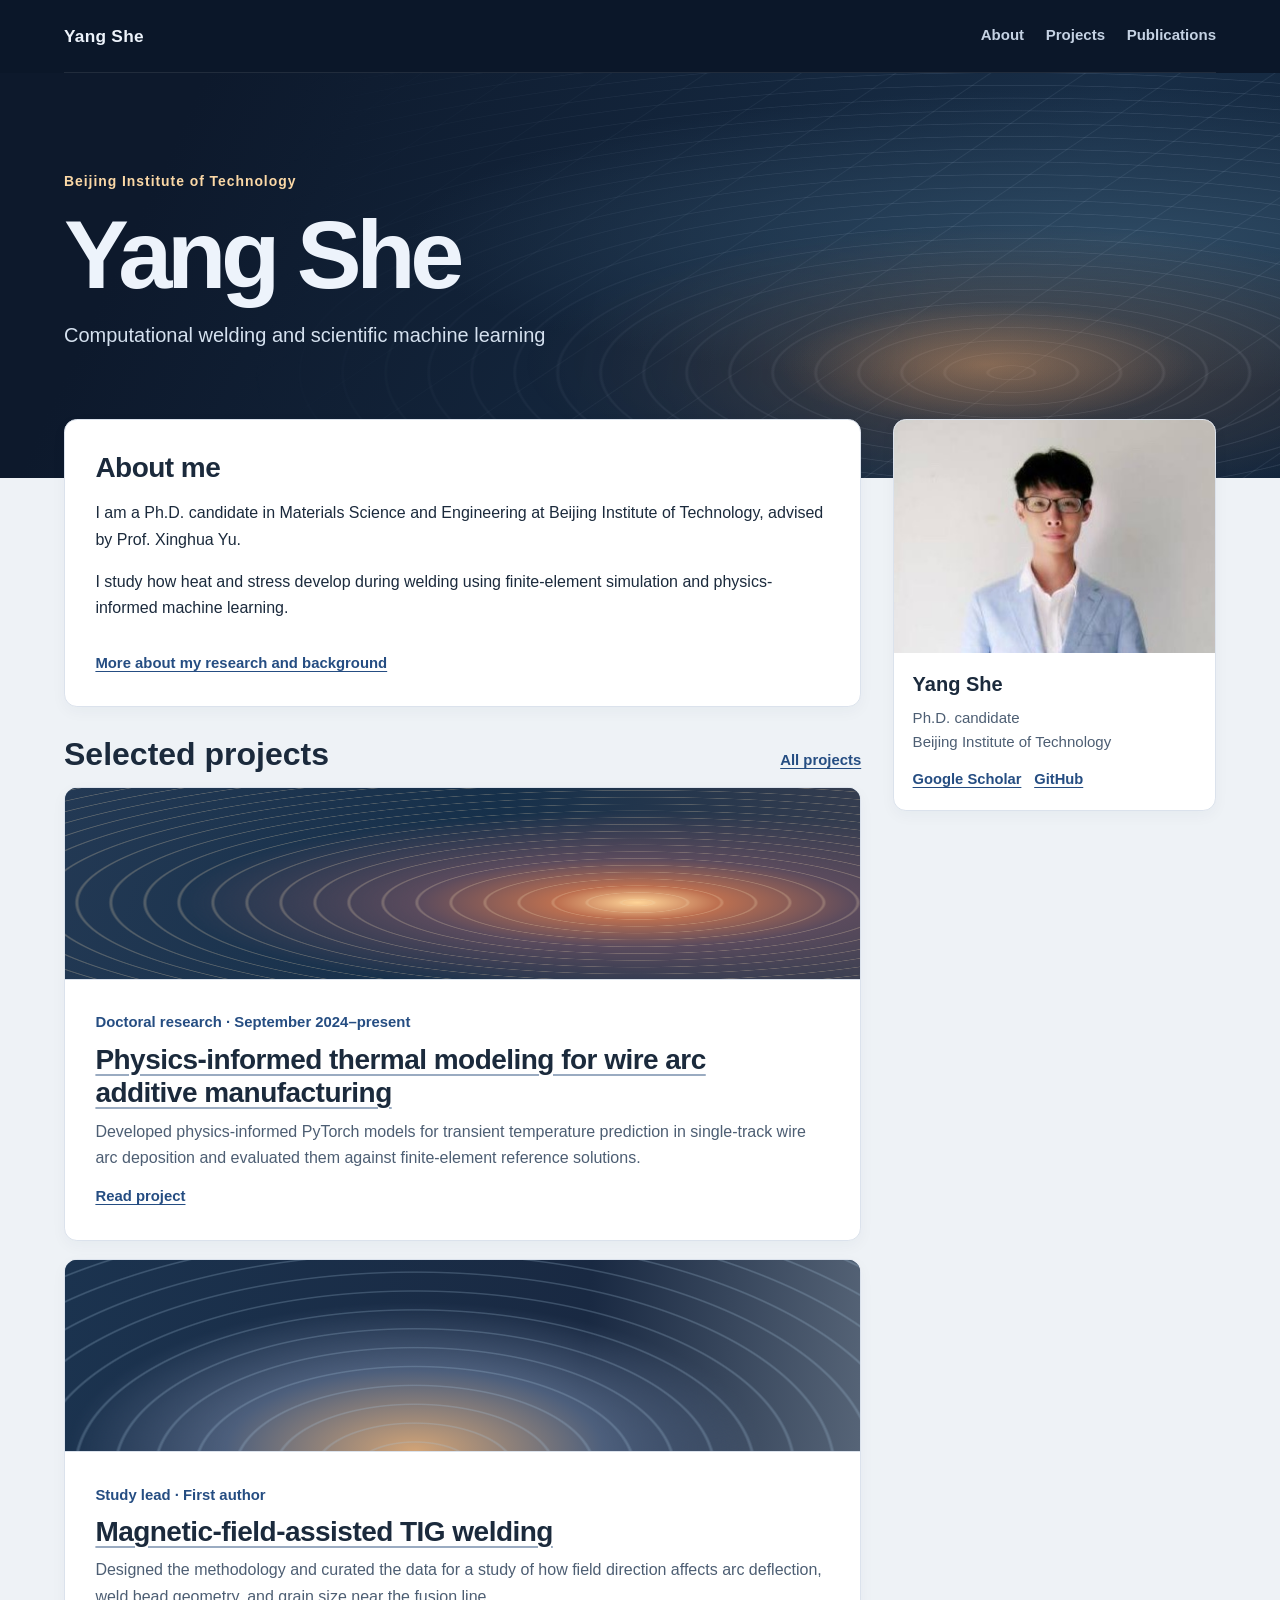
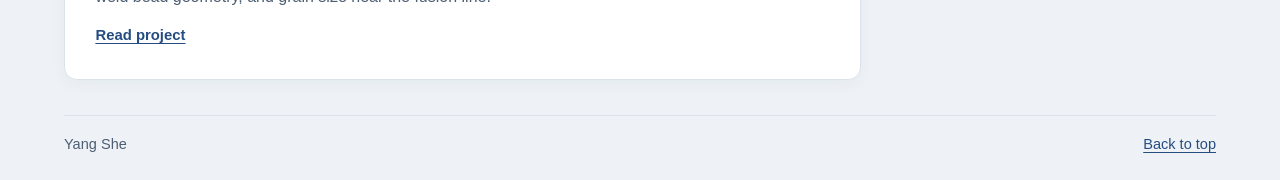
==== commit 91899230: "Split academic site into independent pages" ====
--- a/index.html
+++ b/index.html
@@ -5,7 +5,7 @@
   <meta name="viewport" content="width=device-width, initial-scale=1">
   <meta name="description" content="Research projects and publications by Yang She, a Ph.D. candidate working on computational welding and scientific machine learning.">
   <title>Yang She | Academic Homepage</title>
-  <link rel="stylesheet" href="./style.css">
+  <link rel="stylesheet" href="./style.css?v=3dfb4e0665cb">
 </head>
 <body>
   <a class="skip-link" href="#about">Skip to content</a>
@@ -13,11 +13,9 @@
     <header class="site-header shell">
       <a class="brand" href="./">Yang She</a>
       <nav class="site-nav" aria-label="Sections">
-        <a href="#about">About</a>
-        <a href="#projects">Projects</a>
-        <a href="#publications">Publications</a>
-        <a href="#education">Education</a>
-        <a href="#skills">Skills</a>
+        <a href="./about.html">About</a>
+        <a href="./projects.html">Projects</a>
+        <a href="./publications.html">Publications</a>
       </nav>
     </header>
     <section class="banner" aria-labelledby="name">
@@ -35,12 +33,16 @@
         <div class="post-body">
           <h2 id="about-title">About me</h2>
           <p>I am a Ph.D. candidate in Materials Science and Engineering at Beijing Institute of Technology, advised by Prof. Xinghua Yu.</p>
-          <p>I study how heat and stress develop during welding using finite-element simulation and physics-informed machine learning. My current work covers wire arc additive manufacturing, parallel thermal simulation, and in-process monitoring.</p>
+          <p>I study how heat and stress develop during welding using finite-element simulation and physics-informed machine learning.</p>
+          <a class="read-link" href="./about.html">More about my research and background</a>
         </div>
       </article>
 
       <section class="section" id="projects" aria-labelledby="projects-title">
-        <h2 class="section-title" id="projects-title">Research projects</h2>
+        <div class="section-heading">
+          <h2 class="section-title" id="projects-title">Selected projects</h2>
+          <a class="read-link" href="./projects.html">All projects</a>
+        </div>
         <ul class="project-feed" role="list">
           <li>
             <article class="post-card">
@@ -64,111 +66,9 @@
               </div>
             </article>
           </li>
-          <li>
-            <article class="post-card">
-              <div class="post-cover cover-monitoring" aria-hidden="true"></div>
-              <div class="post-body">
-                <p class="post-meta">Software contributor · Second author</p>
-                <h3><a href="./projects.html#defect-detection">Multimodal defect detection in gas metal arc welding</a></h3>
-                <p class="details">Contributed software to MBGN, a model that combines synchronized welding current, voltage, and molten-pool imagery. It achieved 0.719 macro-F1 on the held-out evaluation set.</p>
-                <a class="read-link" href="./projects.html#defect-detection" aria-label="Read project: Multimodal defect detection">Read project</a>
-              </div>
-            </article>
-          </li>
-          <li>
-            <article class="post-card">
-              <div class="post-cover cover-solver" aria-hidden="true"></div>
-              <div class="post-body">
-                <p class="post-meta">Benchmark contributor · Co-author</p>
-                <h3><a href="./projects.html#parallel-simulation">Parallel finite-element simulation of welding heat transfer</a></h3>
-                <p class="details">Contributed to FEniCSx/PETSc benchmarks of three-dimensional transient welding simulations. The team evaluated 17 solver and preconditioner combinations on 1–16 CPU cores.</p>
-                <a class="read-link" href="./projects.html#parallel-simulation" aria-label="Read project: Parallel finite-element simulation">Read project</a>
-              </div>
-            </article>
-          </li>
         </ul>
       </section>
 
-      <section class="section" id="publications" aria-labelledby="publications-title">
-        <h2 class="section-title" id="publications-title">Publications</h2>
-        <ul class="publication-list" role="list">
-          <li class="publication" id="tig-paper">
-            <time class="publication-year" datetime="2026">2026</time>
-            <div class="publication-copy">
-              <h3><a href="https://doi.org/10.1016/j.matlet.2026.140372" lang="en">Effects of magnetic field orientation on bead formation and microstructure in TIG welding</a></h3>
-              <p class="details"><strong>Yang She</strong> et al. · <cite>Materials Letters</cite> 412, 140372</p>
-            </div>
-          </li>
-          <li class="publication" id="mbgn-paper">
-            <time class="publication-year" datetime="2026">2026</time>
-            <div class="publication-copy">
-              <h3><a href="https://doi.org/10.1016/j.ymssp.2026.114696" lang="en">MBGN: multimodal BiFPN gate network for in-process GMAW defect detection</a></h3>
-              <p class="details">Xuefeng Zhao, <strong>Yang She</strong>, et al. · <cite>Mechanical Systems and Signal Processing</cite> 258, 114696</p>
-            </div>
-          </li>
-          <li class="publication">
-            <time class="publication-year" datetime="2026">2026</time>
-            <div class="publication-copy">
-              <h3><a href="https://doi.org/10.1088/1742-6596/3277/1/012099" lang="en">Parallel performance of FEniCSx-based welding temperature field simulation on multicore CPUs</a></h3>
-              <p class="details">Zixuan Wen et al. · <cite>Journal of Physics: Conference Series</cite> 3277(1), 012099</p>
-            </div>
-          </li>
-          <li class="publication" id="solver-paper">
-            <time class="publication-year" datetime="2026">2026</time>
-            <div class="publication-copy">
-              <h3><a href="https://doi.org/10.1016/j.cwe.2026.100070" lang="en">Parallel benchmarking of Krylov solvers and preconditioners for three-dimensional welding thermal simulation using FEniCSx/PETSc</a></h3>
-              <p class="details">Xinyu Xie et al. · <cite>China Welding</cite> 35(4), 100070</p>
-            </div>
-          </li>
-          <li class="publication">
-            <time class="publication-year" datetime="2025">2025</time>
-            <div class="publication-copy">
-              <h3><a href="https://doi.org/10.1088/1742-6596/3080/1/012061" lang="en">Control of arc behavior and temperature field distribution in TIG welding of carbon steel under transverse magnetic fields</a></h3>
-              <p class="details">Xinru Liu, <strong>Yang She</strong>, et al. · <cite>Journal of Physics: Conference Series</cite> 3080(1), 012061</p>
-            </div>
-          </li>
-          <li class="publication">
-            <time class="publication-year" datetime="2025">2025</time>
-            <div class="publication-copy">
-              <h3><a href="https://www.rjggy.com/article/doi/10.14158/j.cnki.1001-3814.20230690" lang="en">Research Status of Arc Physical Characteristics of Cable-type Welding Wire Welding</a></h3>
-              <p class="details"><strong>Yang She</strong> et al. · <cite>Hot Working Technology</cite> 54(9), 6–11, 16 (in Chinese)</p>
-            </div>
-          </li>
-        </ul>
-      </section>
-
-      <section class="section" id="education" aria-labelledby="education-title">
-        <h2 class="section-title" id="education-title">Education</h2>
-        <ul class="detail-list" role="list">
-          <li>
-            <h3>Ph.D. candidate in Materials Science and Engineering</h3>
-            <p class="details">Beijing Institute of Technology · Sep 2024–present</p>
-            <p class="details">Advisor: Prof. Xinghua Yu</p>
-          </li>
-          <li>
-            <h3>M.Eng. in Materials and Chemical Engineering</h3>
-            <p class="details">Harbin Engineering University · Sep 2021–Jun 2024</p>
-          </li>
-          <li>
-            <h3>B.Eng. in Welding Technology and Engineering</h3>
-            <p class="details">Jiangsu University of Science and Technology · Sep 2016–Jun 2020</p>
-          </li>
-        </ul>
-      </section>
-
-      <section class="section" id="skills" aria-labelledby="skills-title">
-        <h2 class="section-title" id="skills-title">Technical skills</h2>
-        <ul class="detail-list" role="list">
-          <li>
-            <h3>Scientific computing</h3>
-            <p class="details">Python, FEniCS/FEniCSx, PETSc, MPI, finite-element modeling, transient heat transfer, and iterative solver benchmarking.</p>
-          </li>
-          <li>
-            <h3>Scientific machine learning</h3>
-            <p class="details">PyTorch, physics-informed neural networks, operator learning, and multimodal deep learning.</p>
-          </li>
-        </ul>
-      </section>
     </main>
 
     <aside class="sidebar" aria-label="Researcher profile">
@@ -183,14 +83,6 @@
           </nav>
         </div>
       </section>
-      <section class="sidebar-section" aria-labelledby="interest-title">
-        <h2 id="interest-title">Research interests</h2>
-        <ul role="list">
-          <li>Physics-informed machine learning</li>
-          <li>Welding and additive manufacturing</li>
-          <li>Parallel finite-element simulation</li>
-        </ul>
-      </section>
     </aside>
   </div>
 
@@ -198,5 +90,21 @@
     <span>Yang She</span>
     <a href="#name">Back to top</a>
   </footer>
+  <script>
+    const previousSections = new Map([
+      ['#education', './about.html#education'],
+      ['#skills', './about.html#skills'],
+      ['#publications', './publications.html'],
+      ['#tig-paper', './publications.html#tig-paper'],
+      ['#mbgn-paper', './publications.html#mbgn-paper'],
+      ['#solver-paper', './publications.html#solver-paper']
+    ]);
+    function followPreviousSection() {
+      const destination = previousSections.get(window.location.hash);
+      if (destination) window.location.replace(destination);
+    }
+    followPreviousSection();
+    window.addEventListener('hashchange', followPreviousSection);
+  </script>
 </body>
 </html>
--- a/style.css
+++ b/style.css
@@ -123,8 +123,18 @@
   gap: clamp(1rem, 2.6vw, 2rem);
   margin-top: -3.65rem;
 }
+.content-layout.subpage-layout { margin-top: 2rem; }
 .feed, .sidebar { min-width: 0; }
 .feed > .post-card + .section { margin-top: 1.65rem; }
+.section-heading {
+  display: flex;
+  justify-content: space-between;
+  align-items: baseline;
+  flex-wrap: wrap;
+  gap: 0.35rem 1rem;
+  margin-bottom: 0.82rem;
+}
+.section-heading .section-title, .section-heading .read-link { margin: 0; }
 .project-feed, .publication-list, .detail-list { margin: 0; padding: 0; list-style: none; }
 .project-feed { display: grid; gap: 1.15rem; }
 .section { margin-bottom: 2.2rem; scroll-margin-top: 1.25rem; }
@@ -219,15 +229,18 @@
 .publication:target { background: #e3ebf6; }
 .publication-year { margin: 0; color: var(--accent); font-weight: 680; }
 .publication-copy { min-width: 0; }
-.publication h3, .detail-list h3 { margin: 0; font-size: 1.03rem; line-height: 1.4; }
+.post-card .publication h2, .detail-list h3 { margin: 0; font-size: 1.03rem; line-height: 1.4; letter-spacing: normal; }
 .publication .details, .detail-list .details { margin-top: 0.2rem; font-size: 0.94rem; }
 .detail-list > li { padding: 0.77rem 0; border-bottom: 1px solid var(--line); }
 
 .project-page { max-width: 54rem; padding-block: 2rem 3rem; }
-.project-detail { margin-bottom: 1.4rem; scroll-margin-top: 1.5rem; }
-.project-detail h1 { margin: 0; font-size: clamp(1.85rem, 4vw, 2.7rem); line-height: 1.09; letter-spacing: -0.035em; }
-.project-page:has(.project-detail:target) .project-detail:not(:target) { display: none; }
-.back-link { display: inline-block; margin-bottom: 1rem; font-weight: 650; }
+.page-title, .post-body h1 { margin: 0; font-size: clamp(1.85rem, 4vw, 2.7rem); line-height: 1.09; letter-spacing: -0.035em; }
+.page-title, .post-body h1.section-title { margin-bottom: 1.15rem; }
+.project-detail, .project-back { display: none; }
+.project-detail:target { display: block; scroll-margin-top: 4.75rem; }
+.project-page:has(.project-detail:target) .project-index { display: none; }
+.project-page:has(.project-detail:target) .project-back { display: inline-block; }
+.back-link { margin-bottom: 1rem; font-weight: 650; }
 .article-content { max-width: 68ch; }
 .article-content p { margin-block: 0.9rem; }
 .article-sources { margin-top: 1.2rem; padding-top: 0.75rem; border-top: 1px solid var(--line); }
@@ -252,6 +265,7 @@
   .banner-inner { padding-block: 3.5rem 5.9rem; }
   .content-layout { grid-template-columns: minmax(0, 1fr); gap: 1rem; margin-top: -2.75rem; }
   .sidebar { order: -1; }
+  .subpage-layout .sidebar { order: 0; }
   .profile-card { grid-template-columns: minmax(5.1rem, 0.29fr) minmax(0, 1fr); align-items: center; }
   .portrait { align-self: stretch; width: 100%; height: 100%; min-height: 5.5rem; aspect-ratio: auto; }
   .profile-body { padding: 0.8rem 0.92rem; }
